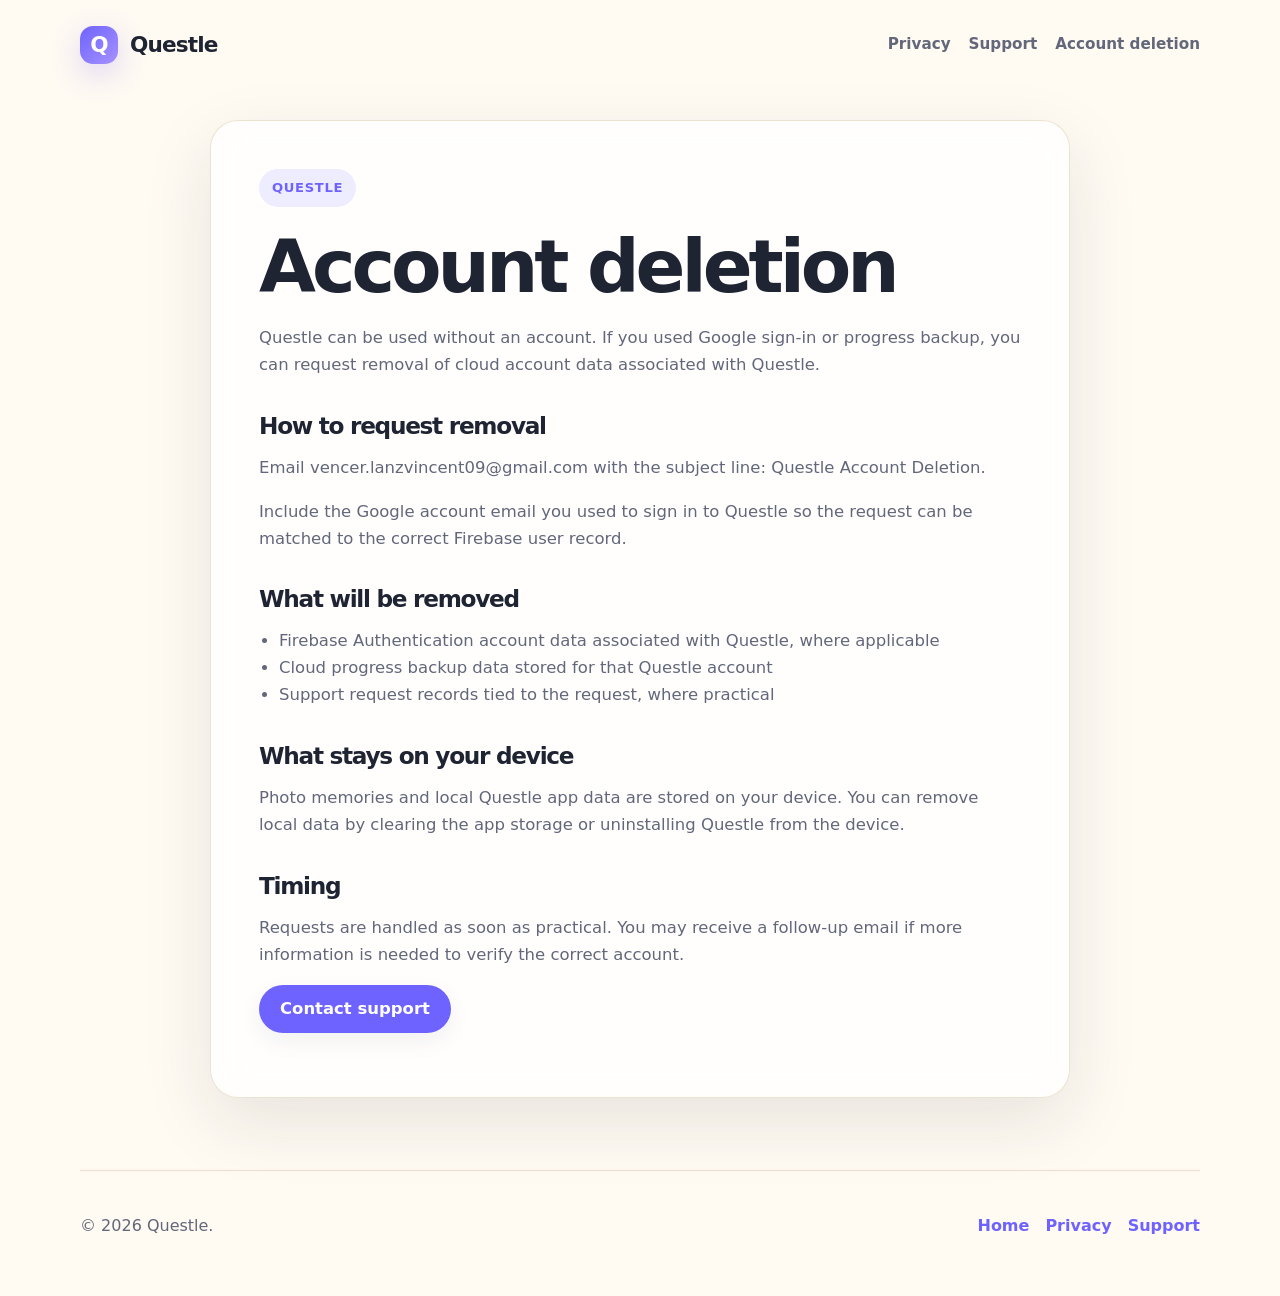
==== account-deletion/index.html @ ff57cf42 "Add Questle account deletion page" ====
<!doctype html>
<html lang="en">
<head><meta charset="utf-8"><meta name="viewport" content="width=device-width, initial-scale=1"><title>Account Deletion — Questle</title><link rel="canonical" href="https://questle.org/account-deletion/"><link rel="stylesheet" href="/assets/css/questle.css"></head>
<body class="simple-page">
<header class="site-header"><a class="brand" href="/"><span class="brand-mark">Q</span><span>Questle</span></a><nav class="nav-links"><a href="/privacy/">Privacy</a><a href="/support/">Support</a><a href="/account-deletion/">Account deletion</a></nav></header>
<main class="page-main"><article class="page-card"><span class="badge">Questle</span><h1>Account deletion</h1><p>Questle can be used without an account. If you used Google sign-in or progress backup, you can request removal of cloud account data associated with Questle.</p><h2>How to request removal</h2><p>Email vencer.lanzvincent09@gmail.com with the subject line: Questle Account Deletion.</p><p>Include the Google account email you used to sign in to Questle so the request can be matched to the correct Firebase user record.</p><h2>What will be removed</h2><ul><li>Firebase Authentication account data associated with Questle, where applicable</li><li>Cloud progress backup data stored for that Questle account</li><li>Support request records tied to the request, where practical</li></ul><h2>What stays on your device</h2><p>Photo memories and local Questle app data are stored on your device. You can remove local data by clearing the app storage or uninstalling Questle from the device.</p><h2>Timing</h2><p>Requests are handled as soon as practical. You may receive a follow-up email if more information is needed to verify the correct account.</p><p><a class="button primary" href="/support/">Contact support</a></p></article></main>
<footer class="footer"><div>&copy; 2026 Questle.</div><div class="footer-links"><a href="/">Home</a><a href="/privacy/">Privacy</a><a href="/support/">Support</a></div></footer>
</body></html>
---- assets/css/questle.css ----
:root {
  color-scheme: light;
  --bg: #fffaf2;
  --surface: #ffffff;
  --surface-soft: #f7efe3;
  --ink: #1f2433;
  --muted: #62677a;
  --line: #eadfce;
  --accent: #6f63ff;
  --accent-ink: #ffffff;
  --accent-soft: #eeecff;
  --green-soft: #e8f5ef;
  --shadow: 0 24px 70px rgba(31, 36, 51, 0.10);
  --radius: 28px;
}

* {
  box-sizing: border-box;
}

html {
  scroll-behavior: smooth;
}

body {
  margin: 0;
  background:
    radial-gradient(circle at 15% 10%, rgba(111, 99, 255, 0.13), transparent 34%),
    radial-gradient(circle at 90% 0%, rgba(255, 190, 122, 0.18), transparent 32%),
    var(--bg);
  color: var(--ink);
  font-family: Inter, ui-sans-serif, system-ui, -apple-system, BlinkMacSystemFont, "Segoe UI", sans-serif;
  line-height: 1.65;
}

body.simple-page {
  background: var(--bg);
}

a {
  color: var(--accent);
  font-weight: 700;
  text-decoration: none;
}

a:hover {
  text-decoration: underline;
}

.site-header {
  width: min(1120px, calc(100% - 40px));
  margin: 0 auto;
  padding: 26px 0;
  display: flex;
  align-items: center;
  justify-content: space-between;
  gap: 24px;
}

.brand {
  display: inline-flex;
  align-items: center;
  gap: 12px;
  color: var(--ink);
  font-weight: 900;
  letter-spacing: -0.04em;
  font-size: 1.35rem;
}

.brand-mark {
  width: 38px;
  height: 38px;
  border-radius: 13px;
  background: linear-gradient(135deg, var(--accent), #a692ff);
  color: white;
  display: inline-grid;
  place-items: center;
  font-weight: 900;
  box-shadow: 0 10px 30px rgba(111, 99, 255, 0.24);
}

.nav-links {
  display: flex;
  align-items: center;
  gap: 18px;
  flex-wrap: wrap;
}

.nav-links a {
  color: var(--muted);
  font-weight: 800;
  font-size: 0.95rem;
}

.hero {
  width: min(1120px, calc(100% - 40px));
  margin: 32px auto 0;
  padding: 72px 0 56px;
  display: grid;
  grid-template-columns: minmax(0, 1.05fr) minmax(300px, 0.95fr);
  gap: 48px;
  align-items: center;
}

.eyebrow,
.badge {
  display: inline-flex;
  align-items: center;
  gap: 8px;
  border-radius: 999px;
  padding: 8px 13px;
  background: var(--accent-soft);
  color: var(--accent);
  font-size: 0.82rem;
  font-weight: 900;
  letter-spacing: 0.05em;
  text-transform: uppercase;
}

h1,
h2,
h3 {
  line-height: 1.08;
  letter-spacing: -0.055em;
  color: var(--ink);
}

h1 {
  font-size: clamp(3rem, 8vw, 6.5rem);
  margin: 20px 0 18px;
}

h2 {
  font-size: clamp(2rem, 5vw, 3.3rem);
  margin: 0 0 16px;
}

h3 {
  font-size: 1.2rem;
  margin: 0 0 8px;
}

p,
li {
  color: var(--muted);
  font-size: 1.03rem;
}

.lede {
  font-size: clamp(1.12rem, 2vw, 1.35rem);
  max-width: 650px;
  margin: 0 0 28px;
}

.actions {
  display: flex;
  flex-wrap: wrap;
  gap: 12px;
  align-items: center;
  margin-top: 28px;
}

.button {
  display: inline-flex;
  align-items: center;
  justify-content: center;
  min-height: 48px;
  border-radius: 999px;
  padding: 0 20px;
  border: 1px solid var(--line);
  color: var(--ink);
  background: rgba(255, 255, 255, 0.72);
  font-weight: 900;
  box-shadow: 0 8px 24px rgba(31, 36, 51, 0.06);
}

.button.primary {
  border-color: transparent;
  background: var(--accent);
  color: var(--accent-ink);
}

.hero-card,
.card,
.page-card {
  background: rgba(255, 255, 255, 0.82);
  border: 1px solid rgba(234, 223, 206, 0.9);
  border-radius: var(--radius);
  box-shadow: var(--shadow);
  backdrop-filter: blur(18px);
}

.hero-card {
  padding: 24px;
}

.phone-shell {
  border-radius: 38px;
  border: 10px solid #25283a;
  background: #fffaf2;
  padding: 18px;
  min-height: 560px;
  box-shadow: 0 28px 80px rgba(31, 36, 51, 0.18);
}

.app-top {
  display: flex;
  justify-content: space-between;
  align-items: center;
  margin-bottom: 24px;
}

.app-pill {
  height: 12px;
  width: 74px;
  border-radius: 99px;
  background: #25283a;
  opacity: 0.22;
}

.quest-card {
  background: white;
  border: 1px solid var(--line);
  border-radius: 24px;
  padding: 18px;
  margin-bottom: 14px;
}

.quest-card.featured {
  background: linear-gradient(135deg, #6f63ff, #9d8cff);
  color: white;
  border: 0;
}

.quest-card.featured p,
.quest-card.featured h3 {
  color: white;
}

.stats-grid {
  display: grid;
  grid-template-columns: repeat(2, 1fr);
  gap: 12px;
}

.stat {
  background: var(--surface-soft);
  border-radius: 20px;
  padding: 14px;
}

.stat strong {
  display: block;
  color: var(--ink);
  font-size: 1.55rem;
  line-height: 1;
}

.section {
  width: min(1120px, calc(100% - 40px));
  margin: 0 auto;
  padding: 72px 0;
}

.section-header {
  max-width: 760px;
  margin-bottom: 28px;
}

.grid-3 {
  display: grid;
  grid-template-columns: repeat(3, 1fr);
  gap: 18px;
}

.card {
  padding: 24px;
}

.card-icon {
  width: 44px;
  height: 44px;
  border-radius: 16px;
  background: var(--accent-soft);
  color: var(--accent);
  display: inline-grid;
  place-items: center;
  font-weight: 900;
  margin-bottom: 16px;
}

.notice {
  background: var(--green-soft);
  border: 1px solid #cde8db;
  border-radius: 22px;
  padding: 18px;
  color: #2b654f;
}

.page-main {
  width: min(860px, calc(100% - 40px));
  margin: 30px auto 72px;
}

.page-card {
  padding: clamp(26px, 6vw, 48px);
}

.page-card h1 {
  font-size: clamp(2.4rem, 7vw, 4.6rem);
}

.page-card h2 {
  font-size: 1.45rem;
  margin-top: 34px;
}

.page-card ul {
  padding-left: 1.25rem;
}

.footer {
  width: min(1120px, calc(100% - 40px));
  margin: 0 auto;
  padding: 42px 0 56px;
  border-top: 1px solid var(--line);
  display: flex;
  justify-content: space-between;
  gap: 24px;
  flex-wrap: wrap;
  color: var(--muted);
}

.footer-links {
  display: flex;
  gap: 16px;
  flex-wrap: wrap;
}

@media (max-width: 860px) {
  .site-header {
    align-items: flex-start;
    flex-direction: column;
  }

  .hero {
    grid-template-columns: 1fr;
    padding-top: 32px;
  }

  .phone-shell {
    min-height: 440px;
  }

  .grid-3 {
    grid-template-columns: 1fr;
  }
}
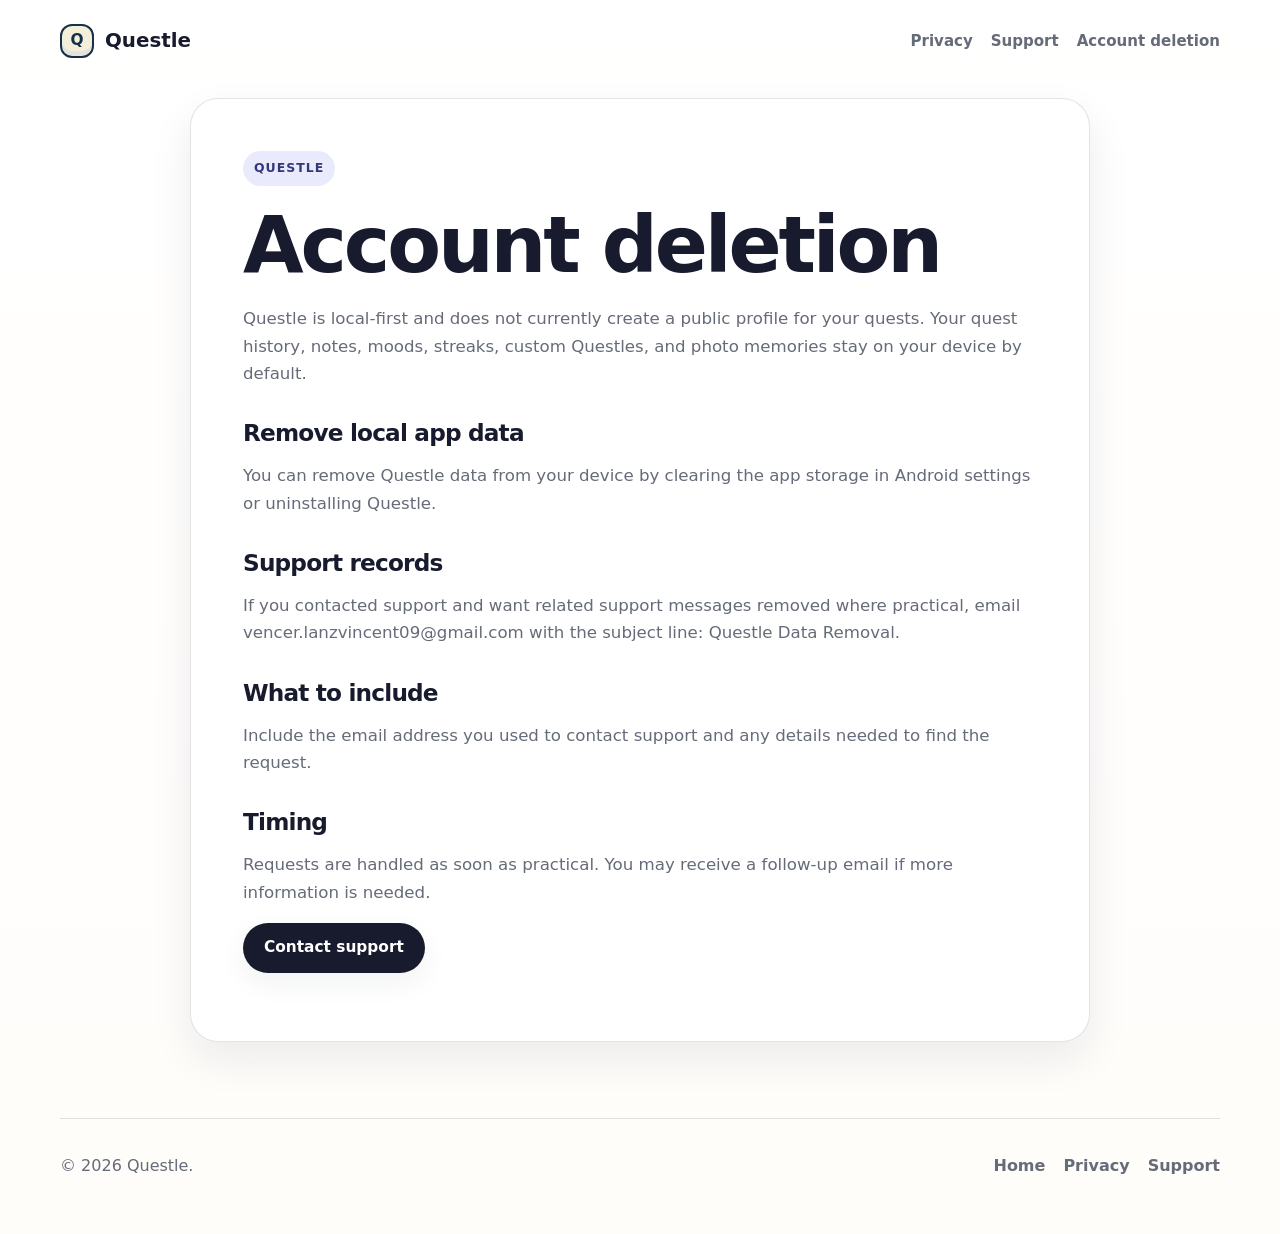
==== commit 79a6374d: "Refresh Questle landing page illustrations" ====
--- a/account-deletion/index.html
+++ b/account-deletion/index.html
@@ -1,8 +1,50 @@
 <!doctype html>
 <html lang="en">
-<head><meta charset="utf-8"><meta name="viewport" content="width=device-width, initial-scale=1"><title>Account Deletion — Questle</title><link rel="canonical" href="https://questle.org/account-deletion/"><link rel="stylesheet" href="/assets/css/questle.css"></head>
+<head>
+  <meta charset="utf-8">
+  <meta name="viewport" content="width=device-width, initial-scale=1">
+  <title>Account Deletion — Questle</title>
+  <link rel="canonical" href="https://questle.org/account-deletion/">
+  <link rel="stylesheet" href="/assets/css/questle.css">
+</head>
 <body class="simple-page">
-<header class="site-header"><a class="brand" href="/"><span class="brand-mark">Q</span><span>Questle</span></a><nav class="nav-links"><a href="/privacy/">Privacy</a><a href="/support/">Support</a><a href="/account-deletion/">Account deletion</a></nav></header>
-<main class="page-main"><article class="page-card"><span class="badge">Questle</span><h1>Account deletion</h1><p>Questle can be used without an account. If you used Google sign-in or progress backup, you can request removal of cloud account data associated with Questle.</p><h2>How to request removal</h2><p>Email vencer.lanzvincent09@gmail.com with the subject line: Questle Account Deletion.</p><p>Include the Google account email you used to sign in to Questle so the request can be matched to the correct Firebase user record.</p><h2>What will be removed</h2><ul><li>Firebase Authentication account data associated with Questle, where applicable</li><li>Cloud progress backup data stored for that Questle account</li><li>Support request records tied to the request, where practical</li></ul><h2>What stays on your device</h2><p>Photo memories and local Questle app data are stored on your device. You can remove local data by clearing the app storage or uninstalling Questle from the device.</p><h2>Timing</h2><p>Requests are handled as soon as practical. You may receive a follow-up email if more information is needed to verify the correct account.</p><p><a class="button primary" href="/support/">Contact support</a></p></article></main>
-<footer class="footer"><div>&copy; 2026 Questle.</div><div class="footer-links"><a href="/">Home</a><a href="/privacy/">Privacy</a><a href="/support/">Support</a></div></footer>
-</body></html>
+  <header class="site-header">
+    <a class="brand" href="/"><span class="brand-mark" aria-hidden="true">Q</span><span>Questle</span></a>
+    <nav class="nav-links">
+      <a href="/privacy/">Privacy</a>
+      <a href="/support/">Support</a>
+      <a href="/account-deletion/">Account deletion</a>
+    </nav>
+  </header>
+
+  <main class="page-main">
+    <article class="page-card">
+      <span class="badge">Questle</span>
+      <h1>Account deletion</h1>
+      <p>Questle is local-first and does not currently create a public profile for your quests. Your quest history, notes, moods, streaks, custom Questles, and photo memories stay on your device by default.</p>
+
+      <h2>Remove local app data</h2>
+      <p>You can remove Questle data from your device by clearing the app storage in Android settings or uninstalling Questle.</p>
+
+      <h2>Support records</h2>
+      <p>If you contacted support and want related support messages removed where practical, email vencer.lanzvincent09@gmail.com with the subject line: Questle Data Removal.</p>
+
+      <h2>What to include</h2>
+      <p>Include the email address you used to contact support and any details needed to find the request.</p>
+
+      <h2>Timing</h2>
+      <p>Requests are handled as soon as practical. You may receive a follow-up email if more information is needed.</p>
+      <p><a class="button primary" href="/support/">Contact support</a></p>
+    </article>
+  </main>
+
+  <footer class="footer">
+    <div>&copy; 2026 Questle.</div>
+    <div class="footer-links">
+      <a href="/">Home</a>
+      <a href="/privacy/">Privacy</a>
+      <a href="/support/">Support</a>
+    </div>
+  </footer>
+</body>
+</html>
--- a/assets/css/questle.css
+++ b/assets/css/questle.css
@@ -1,17 +1,22 @@
 :root {
   color-scheme: light;
-  --bg: #fffaf2;
+  --bg: #ffffff;
+  --bg-soft: #fffdfa;
   --surface: #ffffff;
-  --surface-soft: #f7efe3;
-  --ink: #1f2433;
-  --muted: #62677a;
-  --line: #eadfce;
-  --accent: #6f63ff;
-  --accent-ink: #ffffff;
-  --accent-soft: #eeecff;
-  --green-soft: #e8f5ef;
-  --shadow: 0 24px 70px rgba(31, 36, 51, 0.10);
-  --radius: 28px;
+  --surface-soft: #fbfaf7;
+  --ink: #171b2d;
+  --muted: #656b78;
+  --soft: #8b90a0;
+  --line: rgba(23, 27, 45, 0.12);
+  --line-soft: rgba(23, 27, 45, 0.08);
+  --primary: #6467d9;
+  --primary-soft: #e9eafb;
+  --primary-deep: #343779;
+  --accent-warm: #ffe9df;
+  --accent-green: #e8eee5;
+  --accent-blue: #e6eff6;
+  --shadow: 0 18px 42px rgba(23, 27, 45, 0.08);
+  --shadow-soft: 0 10px 28px rgba(23, 27, 45, 0.06);
 }
 
 * {
@@ -24,22 +29,21 @@
 
 body {
   margin: 0;
-  background:
-    radial-gradient(circle at 15% 10%, rgba(111, 99, 255, 0.13), transparent 34%),
-    radial-gradient(circle at 90% 0%, rgba(255, 190, 122, 0.18), transparent 32%),
-    var(--bg);
+  min-height: 100vh;
+  background: var(--bg);
   color: var(--ink);
   font-family: Inter, ui-sans-serif, system-ui, -apple-system, BlinkMacSystemFont, "Segoe UI", sans-serif;
   line-height: 1.65;
+  text-rendering: optimizeLegibility;
 }
 
 body.simple-page {
-  background: var(--bg);
+  background: linear-gradient(180deg, var(--bg) 0%, var(--bg-soft) 100%);
 }
 
 a {
-  color: var(--accent);
-  font-weight: 700;
+  color: var(--primary);
+  font-weight: 800;
   text-decoration: none;
 }
 
@@ -47,10 +51,22 @@
   text-decoration: underline;
 }
 
+img,
+svg {
+  display: block;
+  max-width: 100%;
+}
+
+.site-header,
+.hero,
+.section,
+.footer {
+  width: min(1160px, calc(100% - 40px));
+  margin-inline: auto;
+}
+
 .site-header {
-  width: min(1120px, calc(100% - 40px));
-  margin: 0 auto;
-  padding: 26px 0;
+  padding: 24px 0 10px;
   display: flex;
   align-items: center;
   justify-content: space-between;
@@ -60,23 +76,28 @@
 .brand {
   display: inline-flex;
   align-items: center;
-  gap: 12px;
+  gap: 11px;
   color: var(--ink);
+  font-size: 1.24rem;
   font-weight: 900;
-  letter-spacing: -0.04em;
-  font-size: 1.35rem;
+}
+
+.brand:hover {
+  text-decoration: none;
 }
 
 .brand-mark {
-  width: 38px;
-  height: 38px;
-  border-radius: 13px;
-  background: linear-gradient(135deg, var(--accent), #a692ff);
-  color: white;
+  width: 34px;
+  height: 34px;
   display: inline-grid;
   place-items: center;
-  font-weight: 900;
-  box-shadow: 0 10px 30px rgba(111, 99, 255, 0.24);
+  border: 2px solid #17304a;
+  border-radius: 12px;
+  background: #f3efd9;
+  color: #17304a;
+  font-size: 0.96rem;
+  line-height: 1;
+  box-shadow: inset 0 -5px 0 rgba(100, 103, 217, 0.09);
 }
 
 .nav-links {
@@ -88,68 +109,75 @@
 
 .nav-links a {
   color: var(--muted);
+  font-size: 0.94rem;
   font-weight: 800;
-  font-size: 0.95rem;
+}
+
+.nav-links .nav-pill {
+  color: var(--ink);
+  background: var(--surface);
+  border: 1px solid var(--line);
+  padding: 8px 13px;
+  border-radius: 999px;
+  box-shadow: var(--shadow-soft);
 }
 
 .hero {
-  width: min(1120px, calc(100% - 40px));
-  margin: 32px auto 0;
-  padding: 72px 0 56px;
+  min-height: auto;
+  padding: clamp(34px, 5vw, 62px) 0 clamp(12px, 2vw, 20px);
   display: grid;
-  grid-template-columns: minmax(0, 1.05fr) minmax(300px, 0.95fr);
-  gap: 48px;
-  align-items: center;
-}
-
-.eyebrow,
-.badge {
-  display: inline-flex;
-  align-items: center;
-  gap: 8px;
-  border-radius: 999px;
-  padding: 8px 13px;
-  background: var(--accent-soft);
-  color: var(--accent);
-  font-size: 0.82rem;
-  font-weight: 900;
-  letter-spacing: 0.05em;
-  text-transform: uppercase;
+  grid-template-columns: minmax(0, 0.82fr) minmax(340px, 1.18fr);
+  gap: clamp(32px, 5vw, 72px);
+  align-items: center;
+}
+
+.hero-copy {
+  max-width: 590px;
 }
 
 h1,
 h2,
 h3 {
-  line-height: 1.08;
-  letter-spacing: -0.055em;
   color: var(--ink);
+  letter-spacing: -0.04em;
+  line-height: 1.04;
+  font-weight: 900;
 }
 
 h1 {
-  font-size: clamp(3rem, 8vw, 6.5rem);
-  margin: 20px 0 18px;
+  font-size: clamp(3.1rem, 6.3vw, 5.9rem);
+  margin: 0 0 20px;
+  max-width: 700px;
 }
 
 h2 {
-  font-size: clamp(2rem, 5vw, 3.3rem);
-  margin: 0 0 16px;
+  font-size: clamp(2rem, 4vw, 3.3rem);
+  margin: 0 0 14px;
 }
 
 h3 {
-  font-size: 1.2rem;
-  margin: 0 0 8px;
+  font-size: 1.16rem;
+  margin: 0 0 7px;
 }
 
 p,
 li {
   color: var(--muted);
-  font-size: 1.03rem;
+  font-size: 1.04rem;
 }
 
 .lede {
-  font-size: clamp(1.12rem, 2vw, 1.35rem);
-  max-width: 650px;
-  margin: 0 0 28px;
+  max-width: 560px;
+  margin: 0;
+  color: var(--muted);
+  font-size: clamp(1.13rem, 1.65vw, 1.32rem);
+  line-height: 1.62;
+}
+
+.microcopy {
+  margin: 16px 0 0;
+  color: var(--soft);
+  font-size: 0.95rem;
 }
 
 .actions {
@@ -157,162 +185,201 @@
   flex-wrap: wrap;
   gap: 12px;
   align-items: center;
-  margin-top: 28px;
+  margin-top: 30px;
 }
 
 .button {
   display: inline-flex;
+  min-height: 50px;
   align-items: center;
   justify-content: center;
-  min-height: 48px;
+  gap: 10px;
+  border: 1px solid var(--line);
   border-radius: 999px;
   padding: 0 20px;
-  border: 1px solid var(--line);
   color: var(--ink);
-  background: rgba(255, 255, 255, 0.72);
+  background: var(--surface);
+  font-size: 0.96rem;
   font-weight: 900;
-  box-shadow: 0 8px 24px rgba(31, 36, 51, 0.06);
+  box-shadow: var(--shadow-soft);
+  transition: transform 160ms ease, box-shadow 160ms ease, border-color 160ms ease;
+}
+
+.button:hover {
+  transform: translateY(-1px);
+  text-decoration: none;
+  box-shadow: var(--shadow);
 }
 
 .button.primary {
+  background: var(--ink);
+  color: #ffffff;
   border-color: transparent;
-  background: var(--accent);
-  color: var(--accent-ink);
-}
-
-.hero-card,
-.card,
-.page-card {
-  background: rgba(255, 255, 255, 0.82);
-  border: 1px solid rgba(234, 223, 206, 0.9);
-  border-radius: var(--radius);
+}
+
+.play-mark {
+  width: 0;
+  height: 0;
+  border-top: 8px solid transparent;
+  border-bottom: 8px solid transparent;
+  border-left: 14px solid currentColor;
+}
+
+.hero-drawing {
+  margin: 0;
+  padding: clamp(10px, 1.6vw, 16px);
+  display: grid;
+  place-items: center;
+  border: 1px solid var(--line-soft);
+  border-radius: 28px;
+  background: var(--surface);
   box-shadow: var(--shadow);
-  backdrop-filter: blur(18px);
-}
-
-.hero-card {
-  padding: 24px;
-}
-
-.phone-shell {
-  border-radius: 38px;
-  border: 10px solid #25283a;
-  background: #fffaf2;
-  padding: 18px;
-  min-height: 560px;
-  box-shadow: 0 28px 80px rgba(31, 36, 51, 0.18);
-}
-
-.app-top {
+}
+
+.hero-drawing img {
+  width: min(100%, 720px);
+  height: auto;
+  border-radius: 20px;
+}
+
+.section {
+  padding: clamp(58px, 8vw, 94px) 0;
+}
+
+.steps-section {
+  display: grid;
+  grid-template-columns: repeat(3, minmax(0, 1fr));
+  gap: clamp(16px, 2.2vw, 24px);
+  border-top: 1px solid var(--line);
+}
+
+.step-card {
+  min-height: 390px;
+  padding: 26px 24px 28px;
   display: flex;
-  justify-content: space-between;
-  align-items: center;
-  margin-bottom: 24px;
-}
-
-.app-pill {
-  height: 12px;
-  width: 74px;
-  border-radius: 99px;
-  background: #25283a;
-  opacity: 0.22;
-}
-
-.quest-card {
-  background: white;
+  flex-direction: column;
+  align-items: flex-start;
   border: 1px solid var(--line);
   border-radius: 24px;
-  padding: 18px;
-  margin-bottom: 14px;
-}
-
-.quest-card.featured {
-  background: linear-gradient(135deg, #6f63ff, #9d8cff);
-  color: white;
-  border: 0;
-}
-
-.quest-card.featured p,
-.quest-card.featured h3 {
-  color: white;
-}
-
-.stats-grid {
-  display: grid;
-  grid-template-columns: repeat(2, 1fr);
-  gap: 12px;
-}
-
-.stat {
-  background: var(--surface-soft);
-  border-radius: 20px;
-  padding: 14px;
-}
-
-.stat strong {
-  display: block;
-  color: var(--ink);
-  font-size: 1.55rem;
-  line-height: 1;
-}
-
-.section {
-  width: min(1120px, calc(100% - 40px));
-  margin: 0 auto;
-  padding: 72px 0;
-}
-
-.section-header {
-  max-width: 760px;
-  margin-bottom: 28px;
-}
-
-.grid-3 {
-  display: grid;
-  grid-template-columns: repeat(3, 1fr);
-  gap: 18px;
-}
-
-.card {
-  padding: 24px;
-}
-
-.card-icon {
-  width: 44px;
-  height: 44px;
-  border-radius: 16px;
-  background: var(--accent-soft);
-  color: var(--accent);
+  background: rgba(255, 255, 255, 0.9);
+  box-shadow: var(--shadow-soft);
+}
+
+.number-chip {
+  width: 40px;
+  height: 40px;
   display: inline-grid;
   place-items: center;
+  border-radius: 14px;
+  background: var(--primary-soft);
+  color: var(--primary-deep);
+  font-size: 1rem;
   font-weight: 900;
-  margin-bottom: 16px;
-}
-
-.notice {
-  background: var(--green-soft);
-  border: 1px solid #cde8db;
-  border-radius: 22px;
-  padding: 18px;
-  color: #2b654f;
+  margin-bottom: 18px;
+}
+
+.step-card:nth-child(2) .number-chip {
+  background: var(--accent-warm);
+  color: #914b38;
+}
+
+.step-card:nth-child(3) .number-chip {
+  background: var(--accent-green);
+  color: #4b6048;
+}
+
+.step-art {
+  width: 100%;
+  min-height: 174px;
+  display: grid;
+  place-items: center;
+  margin: 0 0 20px;
+}
+
+.step-art img {
+  width: min(100%, 250px);
+  height: auto;
+}
+
+.route-art img {
+  width: min(100%, 280px);
+}
+
+.step-card h2 {
+  font-size: clamp(1.35rem, 2vw, 1.78rem);
+  margin-bottom: 8px;
+  letter-spacing: -0.035em;
+}
+
+.step-card p {
+  margin: 0;
+  max-width: 300px;
+}
+
+.privacy-band {
+  width: min(1000px, calc(100% - 40px));
+  margin-top: clamp(10px, 3vw, 28px);
+  margin-bottom: clamp(34px, 5vw, 64px);
+  padding: clamp(28px, 4vw, 44px);
+  display: grid;
+  grid-template-columns: minmax(0, 1fr) minmax(240px, 0.62fr);
+  align-items: center;
+  gap: 30px;
+  border: 1px solid var(--line);
+  border-radius: 28px;
+  background: linear-gradient(135deg, var(--accent-green), #ffffff 64%, var(--accent-blue));
+  box-shadow: var(--shadow-soft);
+}
+
+.privacy-copy p {
+  max-width: 620px;
+  margin: 0;
+}
+
+.privacy-art {
+  margin: 0;
+}
+
+.privacy-art img {
+  width: min(100%, 330px);
+  height: auto;
+  margin-left: auto;
 }
 
 .page-main {
-  width: min(860px, calc(100% - 40px));
-  margin: 30px auto 72px;
+  width: min(900px, calc(100% - 40px));
+  margin: 30px auto 76px;
 }
 
 .page-card {
-  padding: clamp(26px, 6vw, 48px);
+  padding: clamp(28px, 6vw, 52px);
+  background: var(--surface);
+  border: 1px solid var(--line);
+  border-radius: 28px;
+  box-shadow: var(--shadow);
+}
+
+.badge {
+  display: inline-flex;
+  margin-bottom: 18px;
+  padding: 7px 11px;
+  border-radius: 999px;
+  background: var(--primary-soft);
+  color: var(--primary-deep);
+  font-size: 0.78rem;
+  font-weight: 900;
+  letter-spacing: 0.08em;
+  text-transform: uppercase;
 }
 
 .page-card h1 {
-  font-size: clamp(2.4rem, 7vw, 4.6rem);
+  font-size: clamp(2.5rem, 7vw, 4.9rem);
 }
 
 .page-card h2 {
   font-size: 1.45rem;
   margin-top: 34px;
+  letter-spacing: -0.035em;
 }
 
 .page-card ul {
@@ -320,12 +387,11 @@
 }
 
 .footer {
-  width: min(1120px, calc(100% - 40px));
-  margin: 0 auto;
-  padding: 42px 0 56px;
+  padding: 34px 0 54px;
   border-top: 1px solid var(--line);
   display: flex;
   justify-content: space-between;
+  align-items: center;
   gap: 24px;
   flex-wrap: wrap;
   color: var(--muted);
@@ -333,26 +399,107 @@
 
 .footer-links {
   display: flex;
-  gap: 16px;
+  gap: 18px;
+  align-items: center;
   flex-wrap: wrap;
 }
 
-@media (max-width: 860px) {
+.footer-links span {
+  width: 1px;
+  height: 18px;
+  background: var(--line);
+}
+
+.footer-links a {
+  color: var(--muted);
+}
+
+@media (max-width: 980px) {
   .site-header {
     align-items: flex-start;
     flex-direction: column;
   }
 
   .hero {
+    min-height: auto;
     grid-template-columns: 1fr;
-    padding-top: 32px;
-  }
-
-  .phone-shell {
-    min-height: 440px;
-  }
-
-  .grid-3 {
+    padding-top: 44px;
+  }
+
+  .hero-drawing img {
+    width: min(100%, 760px);
+  }
+
+  .steps-section {
     grid-template-columns: 1fr;
   }
-}
+
+  .step-card {
+    min-height: auto;
+  }
+
+  .step-art {
+    min-height: 132px;
+    justify-items: start;
+  }
+
+  .privacy-band {
+    grid-template-columns: 1fr;
+  }
+
+  .privacy-art img {
+    margin-left: 0;
+  }
+}
+
+@media (max-width: 620px) {
+  .site-header,
+  .hero,
+  .section,
+  .footer,
+  .page-main,
+  .privacy-band {
+    width: min(100% - 28px, 1160px);
+  }
+
+  .nav-links {
+    gap: 12px;
+  }
+
+  .nav-links a {
+    font-size: 0.9rem;
+  }
+
+  h1 {
+    font-size: clamp(2.65rem, 12vw, 4.1rem);
+  }
+
+  .actions .button {
+    width: 100%;
+  }
+
+  .hero {
+    padding-top: 36px;
+  }
+
+  .hero-drawing {
+    border-radius: 22px;
+  }
+
+  .step-art img {
+    width: min(100%, 230px);
+  }
+
+  .privacy-art img {
+    width: min(100%, 300px);
+  }
+
+  .footer {
+    align-items: flex-start;
+    flex-direction: column;
+  }
+
+  .footer-links {
+    gap: 12px;
+  }
+}
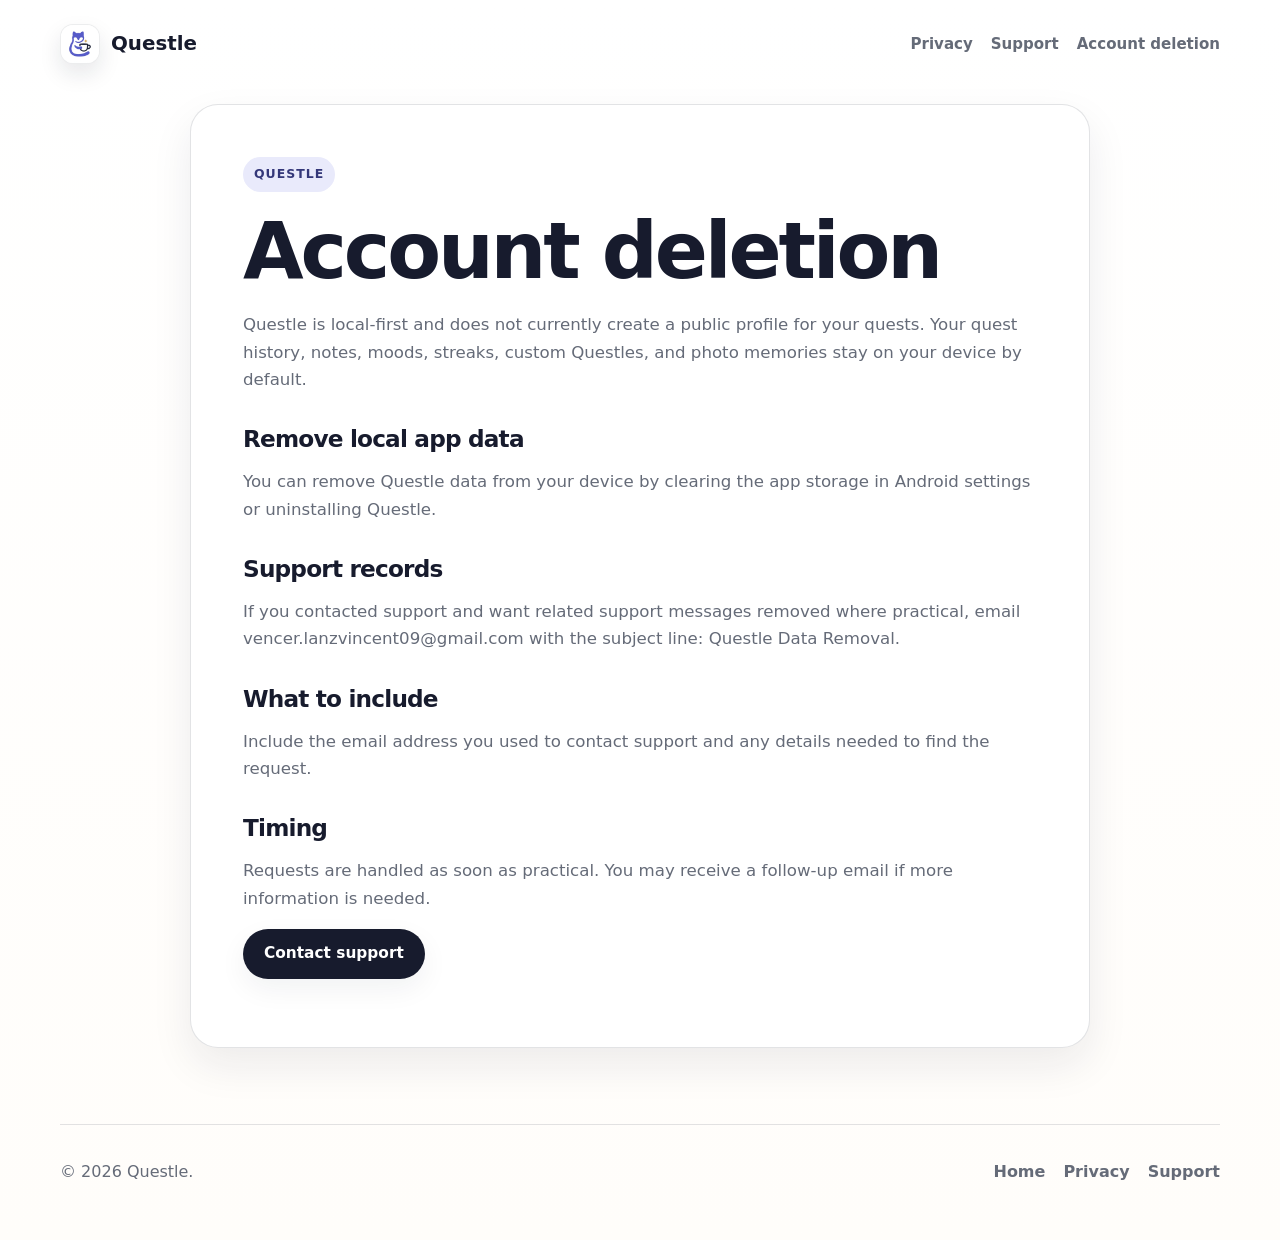
==== commit 4453aef2: "Use app logo and add Questle page motion" ====
--- a/account-deletion/index.html
+++ b/account-deletion/index.html
@@ -5,11 +5,13 @@
   <meta name="viewport" content="width=device-width, initial-scale=1">
   <title>Account Deletion — Questle</title>
   <link rel="canonical" href="https://questle.org/account-deletion/">
+  <link rel="icon" href="/favicon.ico" sizes="any">
+  <link rel="apple-touch-icon" href="/apple-touch-icon.png">
   <link rel="stylesheet" href="/assets/css/questle.css">
 </head>
 <body class="simple-page">
   <header class="site-header">
-    <a class="brand" href="/"><span class="brand-mark" aria-hidden="true">Q</span><span>Questle</span></a>
+    <a class="brand" href="/"><img class="app-icon" src="/assets/brand/questle-app-icon.webp" width="40" height="40" alt="" aria-hidden="true" decoding="async"><span>Questle</span></a>
     <nav class="nav-links">
       <a href="/privacy/">Privacy</a>
       <a href="/support/">Support</a>
--- a/assets/css/questle.css
+++ b/assets/css/questle.css
@@ -86,18 +86,21 @@
   text-decoration: none;
 }
 
-.brand-mark {
-  width: 34px;
-  height: 34px;
-  display: inline-grid;
-  place-items: center;
-  border: 2px solid #17304a;
-  border-radius: 12px;
-  background: #f3efd9;
-  color: #17304a;
-  font-size: 0.96rem;
-  line-height: 1;
-  box-shadow: inset 0 -5px 0 rgba(100, 103, 217, 0.09);
+.app-icon {
+  width: 40px;
+  height: 40px;
+  flex: 0 0 auto;
+  border: 1px solid rgba(23, 27, 45, 0.08);
+  border-radius: 13px;
+  background: #ffffff;
+  box-shadow: 0 10px 22px rgba(23, 27, 45, 0.1);
+  object-fit: cover;
+  transition: transform 180ms ease, box-shadow 180ms ease;
+}
+
+.brand:hover .app-icon {
+  transform: translateY(-1px) rotate(-2deg);
+  box-shadow: 0 13px 28px rgba(23, 27, 45, 0.13);
 }
 
 .nav-links {
@@ -217,15 +220,18 @@
   border-color: transparent;
 }
 
-.play-mark {
-  width: 0;
-  height: 0;
-  border-top: 8px solid transparent;
-  border-bottom: 8px solid transparent;
-  border-left: 14px solid currentColor;
+.play-logo {
+  width: 23px;
+  height: 23px;
+  flex: 0 0 auto;
+  object-fit: contain;
 }
 
 .hero-drawing {
+  --tilt-x: 0deg;
+  --tilt-y: 0deg;
+  --float-x: 0px;
+  --float-y: 0px;
   margin: 0;
   padding: clamp(10px, 1.6vw, 16px);
   display: grid;
@@ -234,12 +240,22 @@
   border-radius: 28px;
   background: var(--surface);
   box-shadow: var(--shadow);
+  transform: translate3d(var(--float-x), var(--float-y), 0) rotateX(var(--tilt-y)) rotateY(var(--tilt-x));
+  transform-style: preserve-3d;
+  transition: transform 180ms ease, box-shadow 180ms ease, border-color 180ms ease;
+  will-change: transform;
+}
+
+.hero-drawing:hover {
+  border-color: rgba(100, 103, 217, 0.22);
+  box-shadow: 0 24px 52px rgba(23, 27, 45, 0.11);
 }
 
 .hero-drawing img {
   width: min(100%, 720px);
   height: auto;
   border-radius: 20px;
+  transform: translateZ(12px);
 }
 
 .section {
@@ -263,6 +279,20 @@
   border-radius: 24px;
   background: rgba(255, 255, 255, 0.9);
   box-shadow: var(--shadow-soft);
+  cursor: pointer;
+  transition: opacity 520ms ease, transform 520ms cubic-bezier(0.2, 0.75, 0.2, 1), border-color 180ms ease, box-shadow 180ms ease;
+}
+
+.step-card:hover,
+.step-card:focus-visible {
+  border-color: rgba(100, 103, 217, 0.24);
+  box-shadow: var(--shadow);
+  transform: translateY(-4px);
+}
+
+.step-card:focus-visible {
+  outline: 3px solid rgba(100, 103, 217, 0.22);
+  outline-offset: 4px;
 }
 
 .number-chip {
@@ -276,6 +306,7 @@
   font-size: 1rem;
   font-weight: 900;
   margin-bottom: 18px;
+  transition: transform 220ms ease, background 220ms ease;
 }
 
 .step-card:nth-child(2) .number-chip {
@@ -299,6 +330,7 @@
 .step-art img {
   width: min(100%, 250px);
   height: auto;
+  transition: transform 520ms cubic-bezier(0.2, 0.75, 0.2, 1);
 }
 
 .route-art img {
@@ -314,6 +346,14 @@
 .step-card p {
   margin: 0;
   max-width: 300px;
+}
+
+.step-card.is-active .number-chip {
+  transform: scale(1.1) rotate(-4deg);
+}
+
+.step-card.is-active .step-art img {
+  transform: translateY(-6px) rotate(-2deg) scale(1.04);
 }
 
 .privacy-band {
@@ -344,6 +384,55 @@
   width: min(100%, 330px);
   height: auto;
   margin-left: auto;
+}
+
+body.js-enabled .hero-copy > * {
+  opacity: 0;
+  transform: translateY(12px);
+}
+
+body.js-enabled.is-ready .hero-copy > * {
+  opacity: 1;
+  transform: translateY(0);
+  transition: opacity 540ms ease, transform 540ms cubic-bezier(0.2, 0.75, 0.2, 1);
+}
+
+body.js-enabled.is-ready .hero-copy > *:nth-child(2) {
+  transition-delay: 70ms;
+}
+
+body.js-enabled.is-ready .hero-copy > *:nth-child(3) {
+  transition-delay: 140ms;
+}
+
+body.js-enabled.is-ready .hero-copy > *:nth-child(4) {
+  transition-delay: 210ms;
+}
+
+body.js-enabled .step-card {
+  opacity: 0;
+  transform: translateY(18px);
+}
+
+body.js-enabled .step-card.is-visible {
+  opacity: 1;
+  transform: translateY(0);
+}
+
+body.js-enabled .step-card.is-visible:hover,
+body.js-enabled .step-card.is-visible:focus-visible {
+  transform: translateY(-4px);
+}
+
+@keyframes privacy-float {
+  0%,
+  100% {
+    transform: translateY(0) rotate(0deg);
+  }
+
+  50% {
+    transform: translateY(-8px) rotate(1.2deg);
+  }
 }
 
 .page-main {
@@ -452,6 +541,35 @@
   }
 }
 
+@media (prefers-reduced-motion: no-preference) {
+  body.is-ready .privacy-art img {
+    animation: privacy-float 6.5s ease-in-out infinite;
+  }
+}
+
+@media (prefers-reduced-motion: reduce) {
+  html {
+    scroll-behavior: auto;
+  }
+
+  *,
+  *::before,
+  *::after {
+    animation-duration: 0.001ms !important;
+    animation-iteration-count: 1 !important;
+    scroll-behavior: auto !important;
+    transition-duration: 0.001ms !important;
+  }
+
+  .hero-drawing,
+  .hero-drawing img,
+  .step-card,
+  .step-art img,
+  .number-chip {
+    transform: none !important;
+  }
+}
+
 @media (max-width: 620px) {
   .site-header,
   .hero,
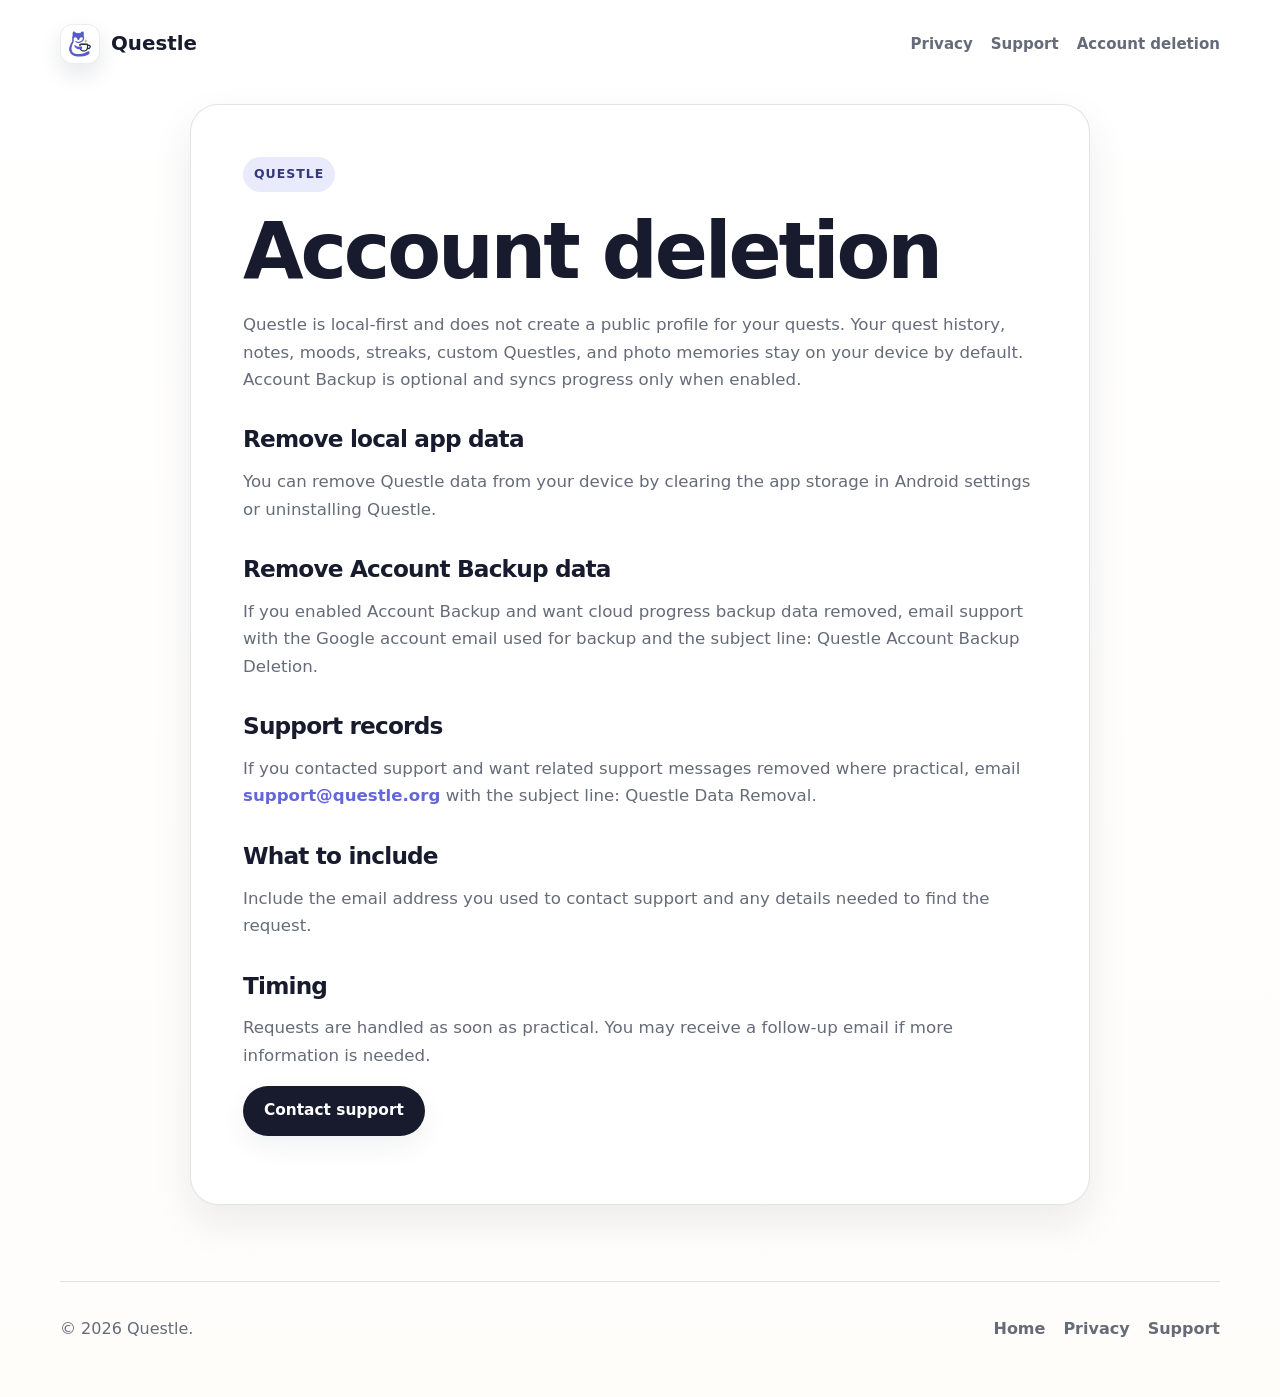
==== commit 5681a840: "Refresh Questle Play assets and site" ====
--- a/account-deletion/index.html
+++ b/account-deletion/index.html
@@ -23,13 +23,16 @@
     <article class="page-card">
       <span class="badge">Questle</span>
       <h1>Account deletion</h1>
-      <p>Questle is local-first and does not currently create a public profile for your quests. Your quest history, notes, moods, streaks, custom Questles, and photo memories stay on your device by default.</p>
+      <p>Questle is local-first and does not create a public profile for your quests. Your quest history, notes, moods, streaks, custom Questles, and photo memories stay on your device by default. Account Backup is optional and syncs progress only when enabled.</p>
 
       <h2>Remove local app data</h2>
       <p>You can remove Questle data from your device by clearing the app storage in Android settings or uninstalling Questle.</p>
 
+      <h2>Remove Account Backup data</h2>
+      <p>If you enabled Account Backup and want cloud progress backup data removed, email support with the Google account email used for backup and the subject line: Questle Account Backup Deletion.</p>
+
       <h2>Support records</h2>
-      <p>If you contacted support and want related support messages removed where practical, email vencer.lanzvincent09@gmail.com with the subject line: Questle Data Removal.</p>
+      <p>If you contacted support and want related support messages removed where practical, email <a href="mailto:support@questle.org">support@questle.org</a> with the subject line: Questle Data Removal.</p>
 
       <h2>What to include</h2>
       <p>Include the email address you used to contact support and any details needed to find the request.</p>
--- a/assets/css/questle.css
+++ b/assets/css/questle.css
@@ -269,6 +269,81 @@
   border-top: 1px solid var(--line);
 }
 
+.screenshot-section {
+  border-top: 1px solid var(--line);
+}
+
+.section-heading {
+  max-width: 760px;
+  margin-bottom: 28px;
+}
+
+.section-heading p {
+  margin: 0;
+  max-width: 680px;
+}
+
+.screenshot-grid,
+.asset-grid {
+  display: grid;
+  grid-template-columns: repeat(3, minmax(0, 1fr));
+  gap: clamp(16px, 2vw, 24px);
+}
+
+.screenshot-card,
+.asset-card {
+  border: 1px solid var(--line);
+  border-radius: 24px;
+  background: var(--surface);
+  box-shadow: var(--shadow-soft);
+  overflow: hidden;
+}
+
+.screenshot-card {
+  padding: 14px;
+}
+
+.screenshot-card img {
+  width: 100%;
+  border-radius: 18px;
+  border: 1px solid var(--line-soft);
+}
+
+.screenshot-card h3,
+.asset-card h2 {
+  margin: 16px 8px 6px;
+  letter-spacing: -0.035em;
+}
+
+.screenshot-card p,
+.asset-card p {
+  margin: 0 8px 14px;
+}
+
+.asset-card {
+  padding: 14px;
+}
+
+.asset-card img {
+  width: 100%;
+  max-height: 420px;
+  object-fit: contain;
+  border: 1px solid var(--line-soft);
+  border-radius: 18px;
+  background: var(--bg-soft);
+}
+
+.asset-card .button {
+  margin: 12px 8px 4px;
+}
+
+.download-strip {
+  display: flex;
+  gap: 12px;
+  flex-wrap: wrap;
+  margin: 24px 0 34px;
+}
+
 .step-card {
   min-height: 390px;
   padding: 26px 24px 28px;
@@ -523,6 +598,11 @@
     grid-template-columns: 1fr;
   }
 
+  .screenshot-grid,
+  .asset-grid {
+    grid-template-columns: 1fr;
+  }
+
   .step-card {
     min-height: auto;
   }
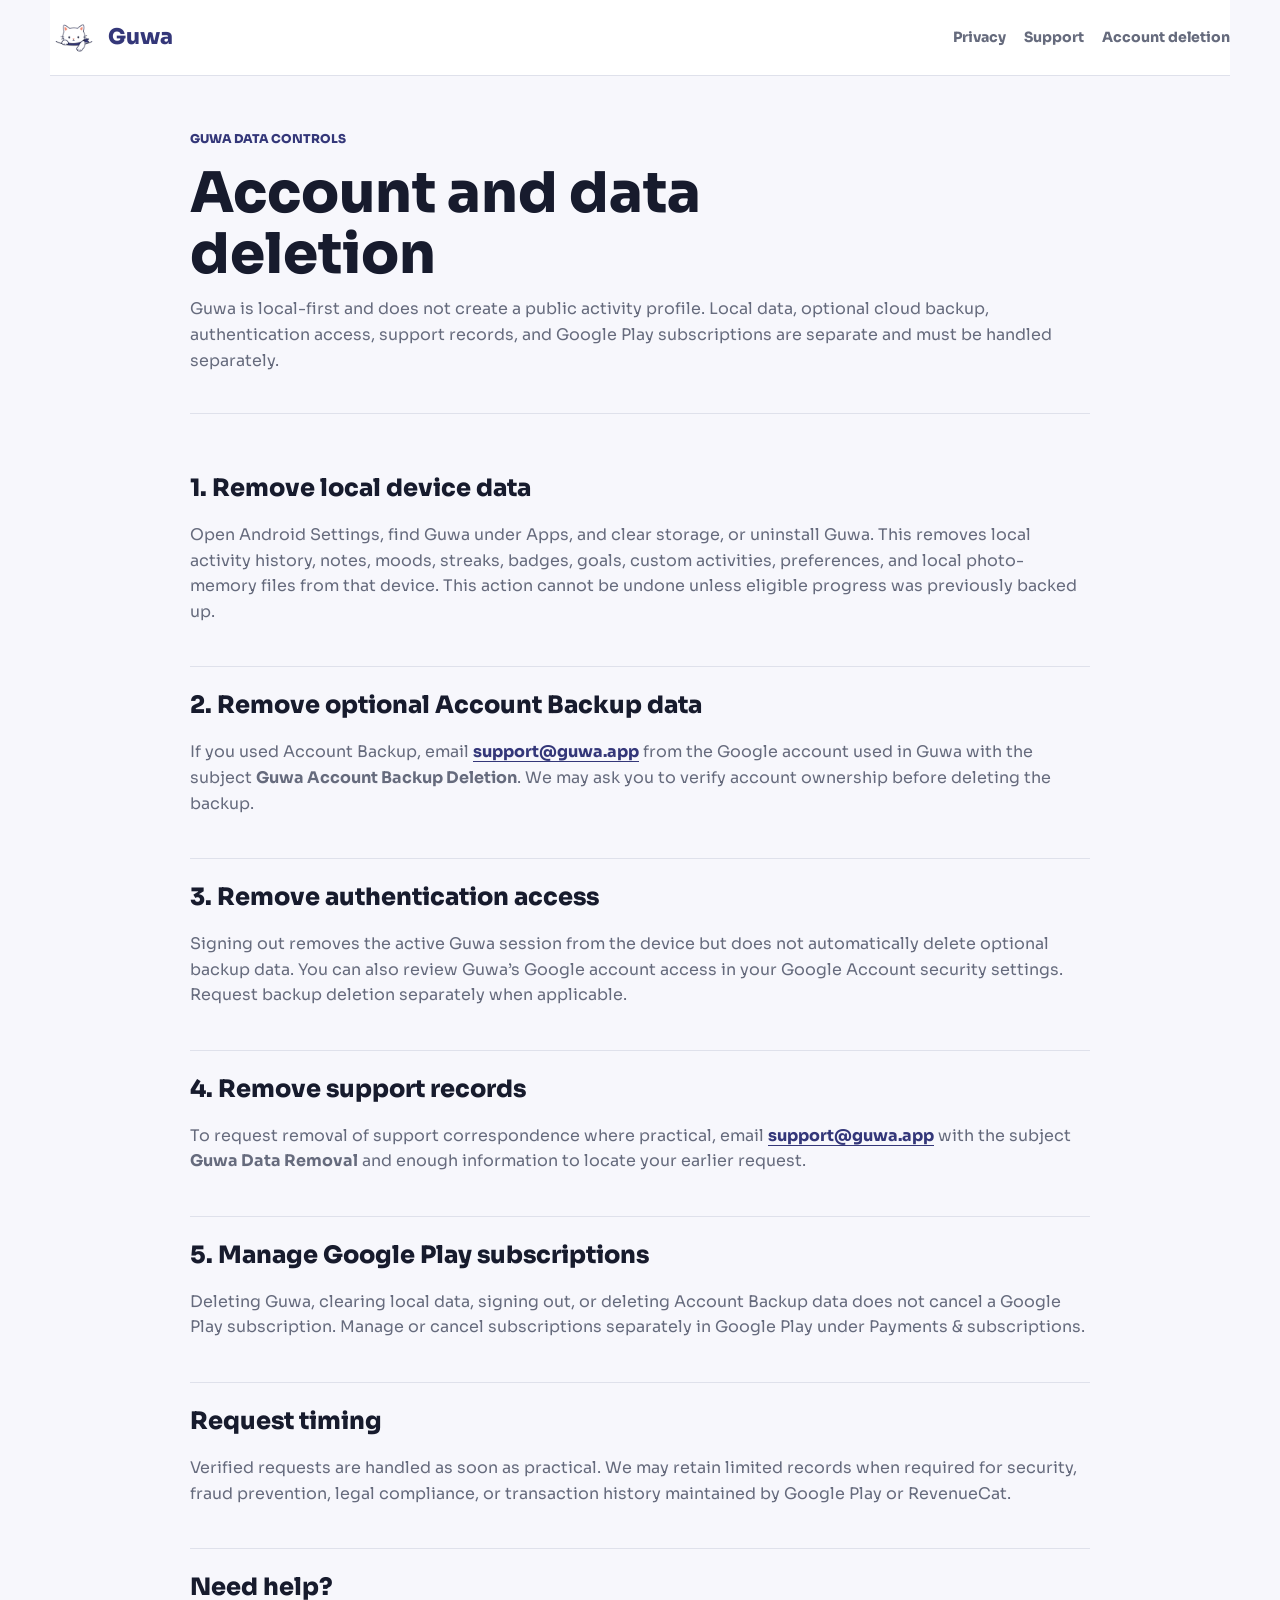
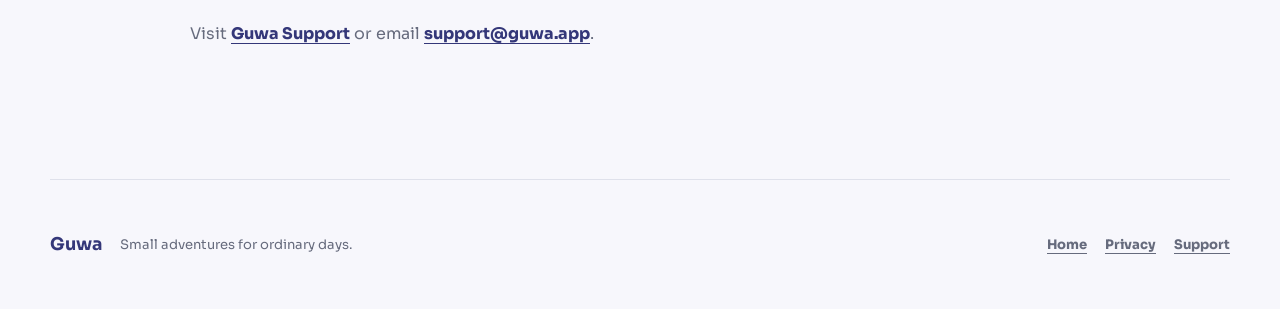
==== commit 2c29c0bf: "feat: update Guwa privacy support and deletion pages" ====
--- a/account-deletion/index.html
+++ b/account-deletion/index.html
@@ -1,55 +1,28 @@
-<!doctype html>
+<!DOCTYPE html>
 <html lang="en">
 <head>
   <meta charset="utf-8">
   <meta name="viewport" content="width=device-width, initial-scale=1">
-  <title>Account Deletion — Questle</title>
-  <link rel="canonical" href="https://questle.org/account-deletion/">
-  <link rel="icon" href="/favicon.ico" sizes="any">
-  <link rel="apple-touch-icon" href="/apple-touch-icon.png">
-  <link rel="stylesheet" href="/assets/css/questle.css">
+  <title>Account and Data Deletion - Guwa</title>
+  <meta name="description" content="Instructions for removing Guwa local data, optional Account Backup data, authentication access, support records, and managing Google Play subscriptions.">
+  <meta property="og:title" content="Account and Data Deletion - Guwa"><meta property="og:description" content="How to remove local Guwa data and request deletion of optional backup information."><meta property="og:type" content="website"><meta property="og:url" content="https://guwa.app/account-deletion/"><meta property="og:image" content="https://guwa.app/assets/brand/guwa-feature-graphic.png">
+  <meta name="twitter:card" content="summary_large_image">
+  <link rel="canonical" href="https://guwa.app/account-deletion/">
+  <link rel="icon" href="/assets/brand/guwa-favicon.png" type="image/png"><link rel="apple-touch-icon" href="/apple-touch-icon.png"><link rel="stylesheet" href="/assets/css/guwa.css">
 </head>
 <body class="simple-page">
-  <header class="site-header">
-    <a class="brand" href="/"><img class="app-icon" src="/assets/brand/questle-app-icon.webp" width="40" height="40" alt="" aria-hidden="true" decoding="async"><span>Questle</span></a>
-    <nav class="nav-links">
-      <a href="/privacy/">Privacy</a>
-      <a href="/support/">Support</a>
-      <a href="/account-deletion/">Account deletion</a>
-    </nav>
-  </header>
-
-  <main class="page-main">
-    <article class="page-card">
-      <span class="badge">Questle</span>
-      <h1>Account deletion</h1>
-      <p>Questle is local-first and does not create a public profile for your quests. Your quest history, notes, moods, streaks, custom Questles, and photo memories stay on your device by default. Account Backup is optional and syncs progress only when enabled.</p>
-
-      <h2>Remove local app data</h2>
-      <p>You can remove Questle data from your device by clearing the app storage in Android settings or uninstalling Questle.</p>
-
-      <h2>Remove Account Backup data</h2>
-      <p>If you enabled Account Backup and want cloud progress backup data removed, email support with the Google account email used for backup and the subject line: Questle Account Backup Deletion.</p>
-
-      <h2>Support records</h2>
-      <p>If you contacted support and want related support messages removed where practical, email <a href="mailto:support@questle.org">support@questle.org</a> with the subject line: Questle Data Removal.</p>
-
-      <h2>What to include</h2>
-      <p>Include the email address you used to contact support and any details needed to find the request.</p>
-
-      <h2>Timing</h2>
-      <p>Requests are handled as soon as practical. You may receive a follow-up email if more information is needed.</p>
-      <p><a class="button primary" href="/support/">Contact support</a></p>
-    </article>
+  <a class="skip-link" href="#main">Skip to content</a>
+  <header class="site-header"><a class="brand" href="/" aria-label="Guwa home"><img src="/assets/brand/guwa-mark.png" width="48" height="48" alt="" aria-hidden="true"><span>Guwa</span></a><nav class="nav-links" aria-label="Deletion navigation"><a href="/privacy/">Privacy</a><a href="/support/">Support</a><a href="/account-deletion/" aria-current="page">Account deletion</a></nav></header>
+  <main id="main" class="simple-main">
+    <header class="simple-header"><p class="eyebrow">Guwa data controls</p><h1>Account and data deletion</h1><p>Guwa is local-first and does not create a public activity profile. Local data, optional cloud backup, authentication access, support records, and Google Play subscriptions are separate and must be handled separately.</p></header>
+    <section class="content-section"><h2>1. Remove local device data</h2><p>Open Android Settings, find Guwa under Apps, and clear storage, or uninstall Guwa. This removes local activity history, notes, moods, streaks, badges, goals, custom activities, preferences, and local photo-memory files from that device. This action cannot be undone unless eligible progress was previously backed up.</p></section>
+    <section class="content-section"><h2>2. Remove optional Account Backup data</h2><p>If you used Account Backup, email <a href="mailto:support@guwa.app?subject=Guwa%20Account%20Backup%20Deletion">support@guwa.app</a> from the Google account used in Guwa with the subject <strong>Guwa Account Backup Deletion</strong>. We may ask you to verify account ownership before deleting the backup.</p></section>
+    <section class="content-section"><h2>3. Remove authentication access</h2><p>Signing out removes the active Guwa session from the device but does not automatically delete optional backup data. You can also review Guwa’s Google account access in your Google Account security settings. Request backup deletion separately when applicable.</p></section>
+    <section class="content-section"><h2>4. Remove support records</h2><p>To request removal of support correspondence where practical, email <a href="mailto:support@guwa.app?subject=Guwa%20Data%20Removal">support@guwa.app</a> with the subject <strong>Guwa Data Removal</strong> and enough information to locate your earlier request.</p></section>
+    <section class="content-section"><h2>5. Manage Google Play subscriptions</h2><p>Deleting Guwa, clearing local data, signing out, or deleting Account Backup data does not cancel a Google Play subscription. Manage or cancel subscriptions separately in Google Play under Payments &amp; subscriptions.</p></section>
+    <section class="content-section"><h2>Request timing</h2><p>Verified requests are handled as soon as practical. We may retain limited records when required for security, fraud prevention, legal compliance, or transaction history maintained by Google Play or RevenueCat.</p></section>
+    <section class="content-section"><h2>Need help?</h2><p>Visit <a href="/support/">Guwa Support</a> or email <a href="mailto:support@guwa.app?subject=Guwa%20Deletion%20Help">support@guwa.app</a>.</p></section>
   </main>
-
-  <footer class="footer">
-    <div>&copy; 2026 Questle.</div>
-    <div class="footer-links">
-      <a href="/">Home</a>
-      <a href="/privacy/">Privacy</a>
-      <a href="/support/">Support</a>
-    </div>
-  </footer>
+  <footer class="footer"><div><strong>Guwa</strong><span>Small adventures for ordinary days.</span></div><nav aria-label="Footer navigation"><a href="/">Home</a><a href="/privacy/">Privacy</a><a href="/support/">Support</a></nav></footer>
 </body>
 </html>
--- a/assets/css/guwa.css
+++ b/assets/css/guwa.css
@@ -0,0 +1,688 @@
+@font-face {
+  font-family: "Sora";
+  src: url("/assets/fonts/Sora.ttf") format("truetype");
+  font-style: normal;
+  font-weight: 100 900;
+  font-display: swap;
+}
+
+:root {
+  color-scheme: light;
+  --white: #ffffff;
+  --ink: #171b2d;
+  --muted: #666b7d;
+  --line: #dfe1eb;
+  --primary: #6467d9;
+  --deep: #343779;
+  --lavender: #e9eafb;
+  --coral: #f48b74;
+  --gold: #d9a64e;
+  --page: min(1180px, calc(100% - 40px));
+  --shadow: 0 20px 55px rgba(23, 27, 45, 0.12);
+}
+
+* {
+  box-sizing: border-box;
+}
+
+html {
+  scroll-behavior: smooth;
+}
+
+body {
+  margin: 0;
+  min-width: 280px;
+  background: var(--white);
+  color: var(--ink);
+  font-family: "Sora", system-ui, sans-serif;
+  line-height: 1.6;
+  text-rendering: optimizeLegibility;
+}
+
+img {
+  display: block;
+  max-width: 100%;
+  height: auto;
+}
+
+a {
+  color: var(--deep);
+  font-weight: 750;
+  text-decoration-thickness: 1px;
+  text-underline-offset: 4px;
+}
+
+a:hover {
+  color: var(--primary);
+}
+
+button,
+a {
+  -webkit-tap-highlight-color: transparent;
+}
+
+button:focus-visible,
+a:focus-visible {
+  outline: 3px solid var(--gold);
+  outline-offset: 4px;
+}
+
+h1,
+h2,
+h3,
+p {
+  margin-top: 0;
+}
+
+h1,
+h2,
+h3 {
+  color: var(--ink);
+  font-weight: 850;
+  letter-spacing: 0;
+  line-height: 1.08;
+}
+
+h1 {
+  max-width: 760px;
+  margin-bottom: 24px;
+  font-size: 4.75rem;
+}
+
+h2 {
+  margin-bottom: 20px;
+  font-size: 3rem;
+}
+
+h3 {
+  margin-bottom: 8px;
+  font-size: 1.35rem;
+}
+
+p,
+li {
+  color: var(--muted);
+  font-size: 1rem;
+}
+
+.skip-link {
+  position: fixed;
+  top: 12px;
+  left: 12px;
+  z-index: 100;
+  padding: 10px 14px;
+  background: var(--ink);
+  color: var(--white);
+  transform: translateY(-160%);
+}
+
+.skip-link:focus {
+  transform: translateY(0);
+}
+
+.site-header,
+.section,
+.footer,
+.final-cta {
+  width: var(--page);
+  margin-inline: auto;
+}
+
+.site-header {
+  position: sticky;
+  top: 0;
+  z-index: 30;
+  min-height: 76px;
+  display: flex;
+  align-items: center;
+  justify-content: space-between;
+  gap: 24px;
+  background: rgba(255, 255, 255, 0.96);
+  border-bottom: 1px solid var(--line);
+}
+
+.brand {
+  display: inline-flex;
+  align-items: center;
+  gap: 10px;
+  color: var(--deep);
+  font-size: 1.35rem;
+  font-weight: 850;
+  text-decoration: none;
+}
+
+.brand img {
+  width: 48px;
+  height: 48px;
+  object-fit: contain;
+}
+
+.nav-links {
+  display: flex;
+  align-items: center;
+  justify-content: flex-end;
+  gap: 18px;
+}
+
+.nav-links a {
+  color: var(--muted);
+  font-size: 0.88rem;
+  text-decoration: none;
+  white-space: nowrap;
+}
+
+.nav-links .nav-cta {
+  min-height: 42px;
+  display: inline-flex;
+  align-items: center;
+  padding: 0 16px;
+  border-radius: 999px;
+  background: var(--deep);
+  color: var(--white);
+}
+
+.hero {
+  min-height: min(760px, calc(100svh - 76px));
+  display: grid;
+  align-items: center;
+  background-color: var(--white);
+  background-image: url("/assets/illustrations/guwa-home-greeting.png");
+  background-repeat: no-repeat;
+  background-position: center;
+  background-size: cover;
+  border-bottom: 1px solid var(--line);
+}
+
+.hero-inner {
+  width: var(--page);
+  margin-inline: auto;
+}
+
+.hero-copy {
+  max-width: 650px;
+  margin-bottom: 0;
+  color: var(--muted);
+  font-size: 1.18rem;
+}
+
+.eyebrow {
+  margin-bottom: 14px;
+  color: var(--deep);
+  font-size: 0.76rem;
+  font-weight: 850;
+  letter-spacing: 0;
+  text-transform: uppercase;
+}
+
+.hero-actions {
+  margin-top: 30px;
+  display: flex;
+  align-items: center;
+  flex-wrap: wrap;
+  gap: 22px;
+}
+
+.button {
+  min-height: 52px;
+  display: inline-flex;
+  align-items: center;
+  justify-content: center;
+  gap: 10px;
+  padding: 0 22px;
+  border: 1px solid var(--deep);
+  border-radius: 999px;
+  font: inherit;
+  font-weight: 800;
+  text-decoration: none;
+  cursor: pointer;
+}
+
+.button-primary {
+  background: var(--deep);
+  color: var(--white);
+}
+
+.button-primary:hover {
+  background: var(--primary);
+  border-color: var(--primary);
+  color: var(--white);
+}
+
+.text-link {
+  font-size: 0.94rem;
+}
+
+.signal-band {
+  min-height: 92px;
+  display: grid;
+  grid-template-columns: repeat(4, minmax(0, 1fr));
+  align-items: center;
+  background: var(--deep);
+}
+
+.signal-band p {
+  margin: 0;
+  padding: 12px 22px;
+  color: var(--white);
+  text-align: center;
+  font-size: 0.9rem;
+  font-weight: 750;
+  border-right: 1px solid rgba(255, 255, 255, 0.2);
+}
+
+.signal-band p:last-child {
+  border-right: 0;
+}
+
+.section {
+  padding-block: 112px;
+}
+
+.section-heading {
+  max-width: 840px;
+  margin-bottom: 56px;
+}
+
+.step-list {
+  margin: 0;
+  padding: 0;
+  list-style: none;
+  border-top: 1px solid var(--line);
+}
+
+.step-list li {
+  min-height: 150px;
+  display: grid;
+  grid-template-columns: 90px minmax(0, 1fr);
+  gap: 24px;
+  align-items: center;
+  padding: 28px 0;
+  border-bottom: 1px solid var(--line);
+}
+
+.step-list p {
+  max-width: 720px;
+  margin-bottom: 0;
+}
+
+.step-number {
+  color: var(--primary);
+  font-size: 1.8rem;
+  font-weight: 850;
+}
+
+.product-band {
+  padding: 110px max(20px, calc((100% - 1180px) / 2));
+  background: var(--lavender);
+}
+
+.product-copy {
+  max-width: 760px;
+  margin-bottom: 56px;
+}
+
+.screen-row {
+  display: grid;
+  grid-template-columns: repeat(3, minmax(0, 1fr));
+  gap: 28px;
+  align-items: end;
+}
+
+.screen-row figure {
+  margin: 0;
+}
+
+.screen-row img,
+.pro-band > img {
+  width: 100%;
+  aspect-ratio: 9 / 20;
+  object-fit: cover;
+  object-position: top;
+  border: 8px solid var(--ink);
+  border-radius: 28px;
+  background: var(--ink);
+  box-shadow: var(--shadow);
+}
+
+.screen-row figcaption {
+  margin-top: 16px;
+  color: var(--deep);
+  font-size: 0.88rem;
+  font-weight: 800;
+  text-align: center;
+}
+
+.memory-section {
+  display: grid;
+  grid-template-columns: minmax(340px, 0.8fr) minmax(0, 1.2fr);
+  gap: 70px;
+  align-items: center;
+}
+
+.memory-art img {
+  width: 100%;
+}
+
+.memory-copy p {
+  max-width: 690px;
+}
+
+.plain-list {
+  margin: 30px 0 0;
+  padding: 0;
+  list-style: none;
+  border-top: 1px solid var(--line);
+}
+
+.plain-list li {
+  padding: 14px 0;
+  color: var(--ink);
+  font-weight: 650;
+  border-bottom: 1px solid var(--line);
+}
+
+.pro-band {
+  min-height: 670px;
+  padding: 90px max(20px, calc((100% - 1180px) / 2));
+  display: grid;
+  grid-template-columns: minmax(0, 1fr) minmax(300px, 420px);
+  gap: 80px;
+  align-items: center;
+  background: var(--deep);
+  overflow: hidden;
+}
+
+.pro-band h2,
+.pro-band p {
+  color: var(--white);
+}
+
+.pro-band p {
+  max-width: 650px;
+}
+
+.eyebrow-light {
+  color: var(--gold) !important;
+}
+
+.pro-band > img {
+  max-height: 720px;
+}
+
+.founder-section {
+  padding: 112px max(20px, calc((100% - 1180px) / 2));
+  display: grid;
+  grid-template-columns: minmax(0, 1.15fr) minmax(320px, 0.85fr);
+  gap: 70px;
+  align-items: center;
+  background: #fff7f4;
+  border-bottom: 1px solid #f4c4b8;
+}
+
+.founder-copy p {
+  max-width: 700px;
+}
+
+.founder-note {
+  font-size: 0.86rem;
+}
+
+.code-panel {
+  padding: 30px;
+  border: 1px solid #f0b9ad;
+  border-radius: 8px;
+  background: var(--white);
+}
+
+.code-panel > span,
+.code-panel code {
+  display: block;
+}
+
+.code-panel > span {
+  color: var(--muted);
+  font-size: 0.8rem;
+  font-weight: 750;
+}
+
+.code-panel code {
+  margin: 10px 0 24px;
+  color: var(--deep);
+  font-family: "Sora", system-ui, sans-serif;
+  font-size: 1.45rem;
+  font-weight: 850;
+  overflow-wrap: anywhere;
+}
+
+.copy-status {
+  margin: 14px 0 0;
+  font-size: 0.82rem;
+}
+
+.final-cta {
+  min-height: 470px;
+  padding-block: 80px;
+  display: grid;
+  grid-template-columns: minmax(0, 1fr) 300px;
+  gap: 60px;
+  align-items: center;
+}
+
+.final-cta img {
+  width: 300px;
+  height: 300px;
+  object-fit: contain;
+}
+
+.footer {
+  min-height: 130px;
+  padding-block: 30px;
+  display: flex;
+  align-items: center;
+  justify-content: space-between;
+  gap: 30px;
+  border-top: 1px solid var(--line);
+}
+
+.footer > div,
+.footer nav {
+  display: flex;
+  align-items: center;
+  flex-wrap: wrap;
+  gap: 18px;
+}
+
+.footer strong {
+  color: var(--deep);
+  font-size: 1.1rem;
+}
+
+.footer span,
+.footer a {
+  color: var(--muted);
+  font-size: 0.82rem;
+}
+
+.simple-page {
+  background: #f7f7fc;
+}
+
+.simple-main {
+  width: min(900px, calc(100% - 40px));
+  margin: 54px auto 90px;
+}
+
+.simple-header {
+  margin-bottom: 36px;
+  padding-bottom: 24px;
+  border-bottom: 1px solid var(--line);
+}
+
+.simple-header h1 {
+  margin-bottom: 12px;
+  font-size: 3.5rem;
+}
+
+.content-section {
+  padding: 26px 0;
+  border-bottom: 1px solid var(--line);
+}
+
+.content-section h2 {
+  font-size: 1.5rem;
+}
+
+.content-section:last-child {
+  border-bottom: 0;
+}
+
+.asset-grid {
+  display: grid;
+  grid-template-columns: repeat(2, minmax(0, 1fr));
+  gap: 32px;
+}
+
+.asset-grid figure {
+  margin: 0;
+  padding: 18px;
+  border: 1px solid var(--line);
+  border-radius: 8px;
+  background: var(--white);
+}
+
+.asset-grid img {
+  width: 100%;
+  max-height: 620px;
+  object-fit: contain;
+}
+
+.asset-grid figcaption {
+  margin-top: 14px;
+  color: var(--deep);
+  font-weight: 800;
+}
+
+@media (max-width: 1024px) {
+  h1 { font-size: 4rem; }
+  h2 { font-size: 2.65rem; }
+
+  .site-header {
+    position: static;
+    padding-block: 14px;
+    align-items: flex-start;
+    flex-direction: column;
+  }
+
+  .nav-links {
+    width: 100%;
+    padding-bottom: 8px;
+    justify-content: flex-start;
+    overflow-x: auto;
+  }
+
+  .memory-section,
+  .pro-band,
+  .founder-section {
+    grid-template-columns: 1fr;
+  }
+
+  .memory-art {
+    width: min(520px, 100%);
+    margin-inline: auto;
+  }
+
+  .pro-band > img {
+    width: min(420px, 100%);
+    justify-self: center;
+  }
+}
+
+@media (max-width: 760px) {
+  :root { --page: min(100% - 28px, 1180px); }
+
+  h1 { font-size: 3rem; }
+  h2 { font-size: 2.15rem; }
+
+  .hero {
+    min-height: 760px;
+    align-items: start;
+    padding-top: 72px;
+    padding-bottom: 300px;
+    background-size: auto 330px;
+    background-position: 72% bottom;
+  }
+
+  .hero-copy { font-size: 1.05rem; }
+  .hero-actions { align-items: stretch; flex-direction: column; }
+  .hero-actions .button { width: 100%; }
+
+  .signal-band {
+    grid-template-columns: repeat(2, minmax(0, 1fr));
+  }
+
+  .signal-band p:nth-child(2) { border-right: 0; }
+  .signal-band p:nth-child(-n + 2) { border-bottom: 1px solid rgba(255, 255, 255, 0.2); }
+
+  .section,
+  .product-band,
+  .pro-band,
+  .founder-section {
+    padding-block: 76px;
+  }
+
+  .step-list li {
+    grid-template-columns: 56px minmax(0, 1fr);
+    gap: 12px;
+  }
+
+  .screen-row {
+    grid-template-columns: 1fr;
+    gap: 46px;
+  }
+
+  .screen-row figure {
+    width: min(330px, 100%);
+    margin-inline: auto;
+  }
+
+  .final-cta {
+    grid-template-columns: 1fr;
+  }
+
+  .asset-grid {
+    grid-template-columns: 1fr;
+  }
+
+  .final-cta img {
+    width: 220px;
+    height: 220px;
+  }
+
+  .footer {
+    align-items: flex-start;
+    flex-direction: column;
+  }
+
+  .simple-main {
+    width: min(100% - 28px, 900px);
+  }
+
+  .simple-header h1 { font-size: 2.7rem; }
+}
+
+@media (max-width: 360px) {
+  h1 { font-size: 2.55rem; }
+  h2 { font-size: 1.9rem; }
+  .brand img { width: 42px; height: 42px; }
+  .code-panel { padding: 22px; }
+  .code-panel code { font-size: 1.2rem; }
+}
+
+@media (prefers-reduced-motion: reduce) {
+  html { scroll-behavior: auto; }
+  *, *::before, *::after {
+    animation-duration: 0.001ms !important;
+    animation-iteration-count: 1 !important;
+    transition-duration: 0.001ms !important;
+  }
+}
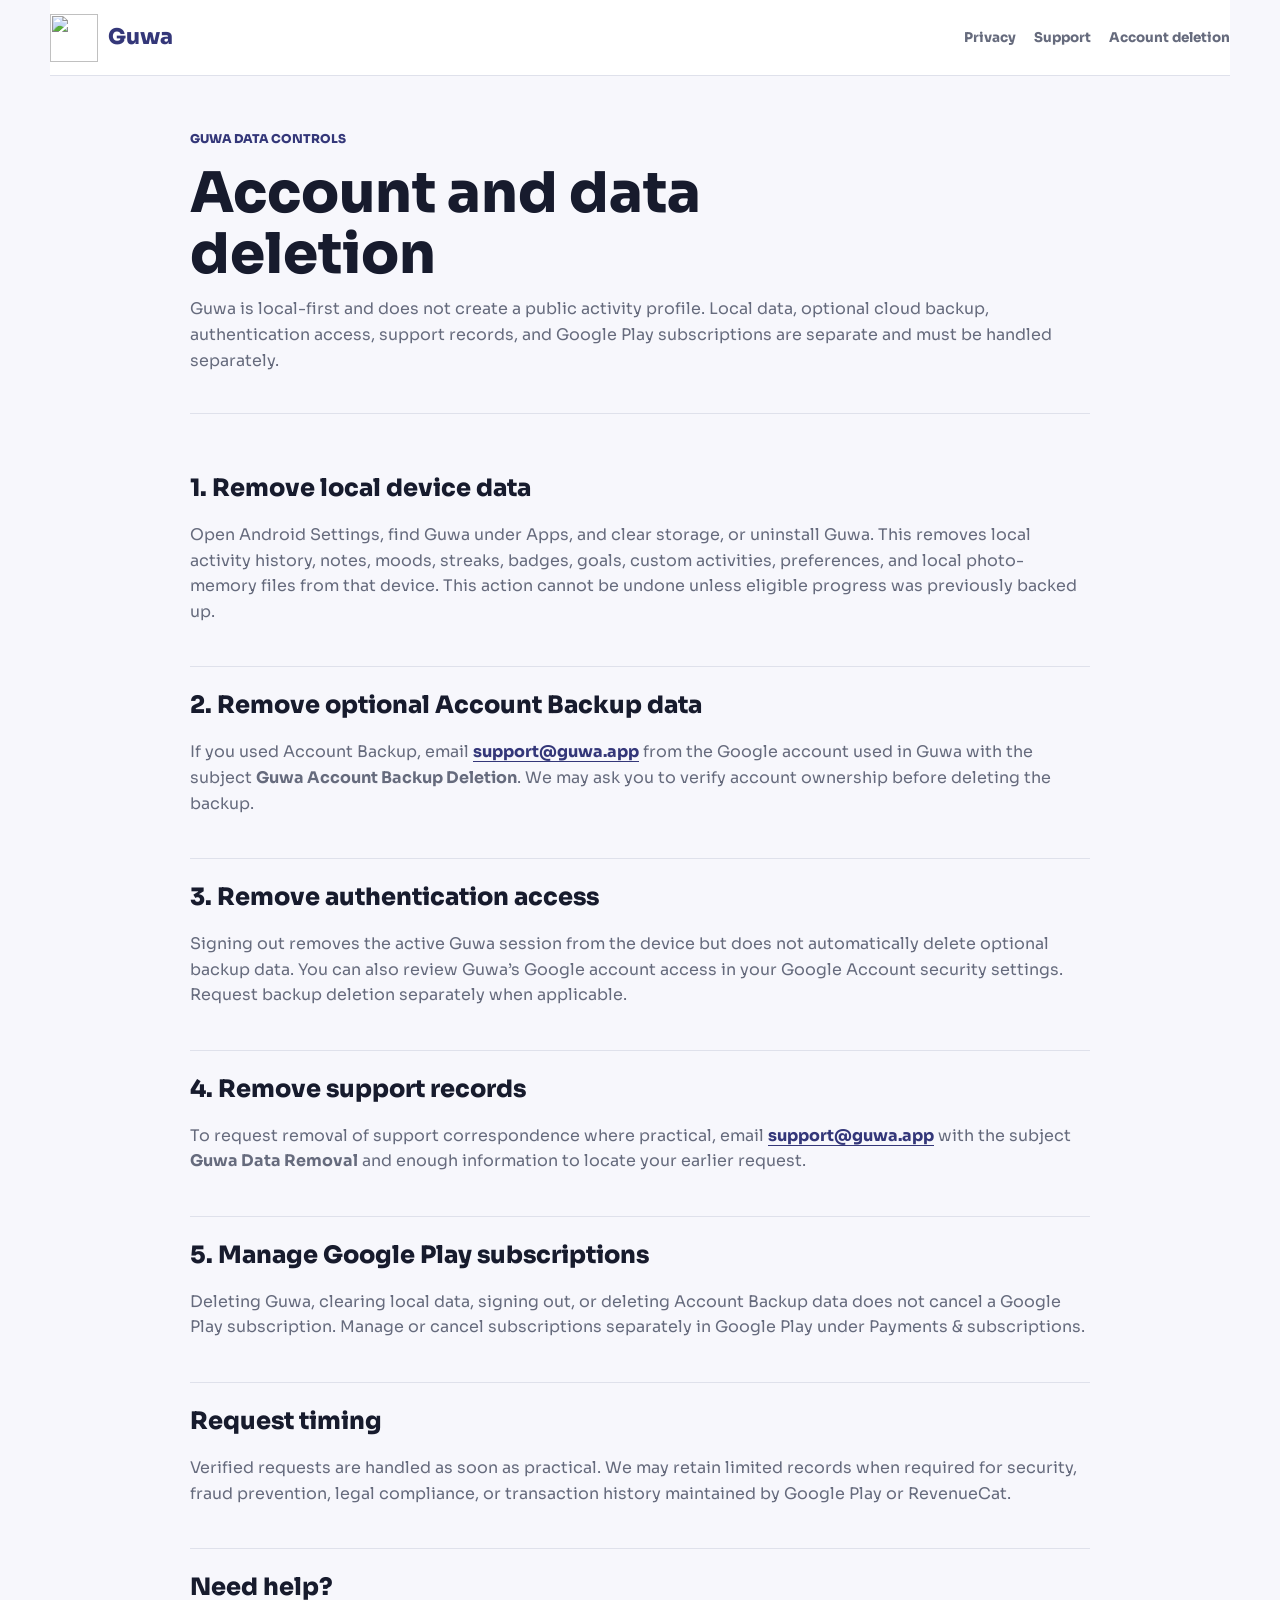
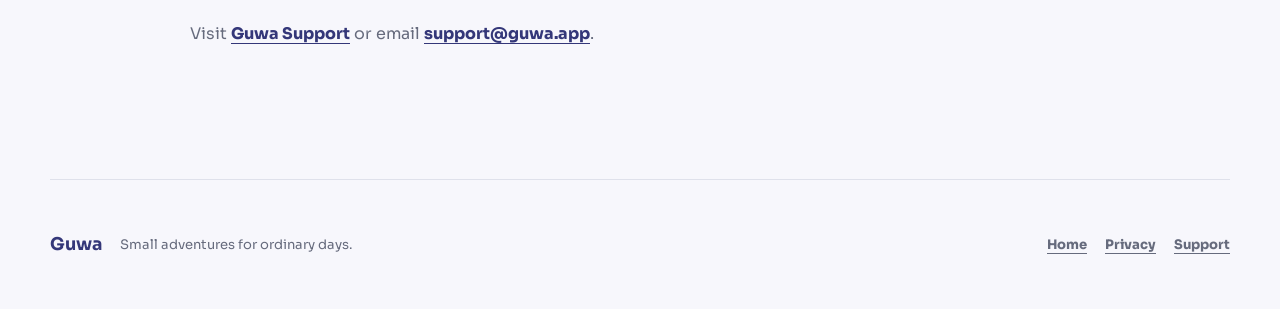
==== commit f8973b91: "feat: update Guwa privacy support and deletion pages" ====
--- a/account-deletion/index.html
+++ b/account-deletion/index.html
@@ -5,14 +5,18 @@
   <meta name="viewport" content="width=device-width, initial-scale=1">
   <title>Account and Data Deletion - Guwa</title>
   <meta name="description" content="Instructions for removing Guwa local data, optional Account Backup data, authentication access, support records, and managing Google Play subscriptions.">
-  <meta property="og:title" content="Account and Data Deletion - Guwa"><meta property="og:description" content="How to remove local Guwa data and request deletion of optional backup information."><meta property="og:type" content="website"><meta property="og:url" content="https://guwa.app/account-deletion/"><meta property="og:image" content="https://guwa.app/assets/brand/guwa-feature-graphic.png">
+  <meta name="theme-color" content="#343779">
+  <meta property="og:title" content="Account and Data Deletion - Guwa"><meta property="og:description" content="How to remove local Guwa data and request deletion of optional backup information."><meta property="og:type" content="website"><meta property="og:url" content="https://guwa.app/account-deletion/"><meta property="og:image" content="https://guwa.app/assets/brand/guwa-open-graph-1200x630.png">
   <meta name="twitter:card" content="summary_large_image">
+  <meta name="twitter:title" content="Account and Data Deletion - Guwa">
+  <meta name="twitter:description" content="How to remove local Guwa data and request deletion of optional backup information.">
+  <meta name="twitter:image" content="https://guwa.app/assets/brand/guwa-open-graph-1200x630.png">
   <link rel="canonical" href="https://guwa.app/account-deletion/">
   <link rel="icon" href="/assets/brand/guwa-favicon.png" type="image/png"><link rel="apple-touch-icon" href="/apple-touch-icon.png"><link rel="stylesheet" href="/assets/css/guwa.css">
 </head>
 <body class="simple-page">
   <a class="skip-link" href="#main">Skip to content</a>
-  <header class="site-header"><a class="brand" href="/" aria-label="Guwa home"><img src="/assets/brand/guwa-mark.png" width="48" height="48" alt="" aria-hidden="true"><span>Guwa</span></a><nav class="nav-links" aria-label="Deletion navigation"><a href="/privacy/">Privacy</a><a href="/support/">Support</a><a href="/account-deletion/" aria-current="page">Account deletion</a></nav></header>
+  <header class="site-header"><a class="brand" href="/" aria-label="Guwa home"><img src="/assets/brand/guwa-mark-96.png" width="48" height="48" alt="" aria-hidden="true"><span>Guwa</span></a><nav class="nav-links" aria-label="Deletion navigation"><a href="/privacy/">Privacy</a><a href="/support/">Support</a><a href="/account-deletion/" aria-current="page">Account deletion</a></nav></header>
   <main id="main" class="simple-main">
     <header class="simple-header"><p class="eyebrow">Guwa data controls</p><h1>Account and data deletion</h1><p>Guwa is local-first and does not create a public activity profile. Local data, optional cloud backup, authentication access, support records, and Google Play subscriptions are separate and must be handled separately.</p></header>
     <section class="content-section"><h2>1. Remove local device data</h2><p>Open Android Settings, find Guwa under Apps, and clear storage, or uninstall Guwa. This removes local activity history, notes, moods, streaks, badges, goals, custom activities, preferences, and local photo-memory files from that device. This action cannot be undone unless eligible progress was previously backed up.</p></section>
--- a/assets/css/guwa.css
+++ b/assets/css/guwa.css
@@ -18,7 +18,7 @@
   --coral: #f48b74;
   --gold: #d9a64e;
   --page: min(1180px, calc(100% - 40px));
-  --shadow: 0 20px 55px rgba(23, 27, 45, 0.12);
+  --shadow: 0 20px 55px rgba(23, 27, 45, 0.14);
 }
 
 * {
@@ -27,11 +27,13 @@
 
 html {
   scroll-behavior: smooth;
+  scroll-padding-top: 92px;
 }
 
 body {
   margin: 0;
   min-width: 280px;
+  overflow-x: hidden;
   background: var(--white);
   color: var(--ink);
   font-family: "Sora", system-ui, sans-serif;
@@ -84,7 +86,7 @@
 }
 
 h1 {
-  max-width: 760px;
+  max-width: 700px;
   margin-bottom: 24px;
   font-size: 4.75rem;
 }
@@ -96,7 +98,7 @@
 
 h3 {
   margin-bottom: 8px;
-  font-size: 1.35rem;
+  font-size: 1.3rem;
 }
 
 p,
@@ -122,6 +124,7 @@
 
 .site-header,
 .section,
+.trust-section,
 .footer,
 .final-cta {
   width: var(--page);
@@ -137,7 +140,7 @@
   align-items: center;
   justify-content: space-between;
   gap: 24px;
-  background: rgba(255, 255, 255, 0.96);
+  background: rgba(255, 255, 255, 0.97);
   border-bottom: 1px solid var(--line);
 }
 
@@ -157,6 +160,25 @@
   object-fit: contain;
 }
 
+.menu-toggle {
+  width: 46px;
+  height: 46px;
+  display: none;
+  padding: 11px;
+  border: 1px solid var(--line);
+  border-radius: 50%;
+  background: var(--white);
+  cursor: pointer;
+}
+
+.menu-toggle span {
+  width: 100%;
+  height: 2px;
+  display: block;
+  margin: 4px 0;
+  background: var(--deep);
+}
+
 .nav-links {
   display: flex;
   align-items: center;
@@ -166,7 +188,7 @@
 
 .nav-links a {
   color: var(--muted);
-  font-size: 0.88rem;
+  font-size: 0.84rem;
   text-decoration: none;
   white-space: nowrap;
 }
@@ -182,27 +204,48 @@
 }
 
 .hero {
-  min-height: min(760px, calc(100svh - 76px));
-  display: grid;
-  align-items: center;
-  background-color: var(--white);
-  background-image: url("/assets/illustrations/guwa-home-greeting.png");
-  background-repeat: no-repeat;
-  background-position: center;
-  background-size: cover;
-  border-bottom: 1px solid var(--line);
-}
-
-.hero-inner {
-  width: var(--page);
-  margin-inline: auto;
-}
-
-.hero-copy {
+  position: relative;
+  min-height: max(620px, calc(100svh - 112px));
+  padding: 54px max(20px, calc((100% - 1180px) / 2));
+  display: grid;
+  grid-template-columns: minmax(0, 1.06fr) minmax(430px, 0.94fr);
+  gap: 54px;
+  align-items: center;
+  overflow: hidden;
+  background: var(--deep);
+}
+
+.hero::after {
+  content: "";
+  position: absolute;
+  right: 0;
+  bottom: 0;
+  width: 38%;
+  height: 10px;
+  background: var(--coral);
+}
+
+.hero-copy-block {
+  position: relative;
+  z-index: 2;
+}
+
+.hero-wordmark {
+  width: 260px;
+  height: auto;
+  margin-bottom: 20px;
+}
+
+.hero h1,
+.hero p {
+  color: var(--white);
+}
+
+.hero-copy-block > p:last-of-type {
   max-width: 650px;
   margin-bottom: 0;
-  color: var(--muted);
-  font-size: 1.18rem;
+  color: var(--lavender);
+  font-size: 1.14rem;
 }
 
 .eyebrow {
@@ -212,6 +255,10 @@
   font-weight: 850;
   letter-spacing: 0;
   text-transform: uppercase;
+}
+
+.eyebrow-light {
+  color: var(--gold) !important;
 }
 
 .hero-actions {
@@ -248,126 +295,211 @@
   color: var(--white);
 }
 
+.button-light {
+  background: var(--white);
+  border-color: var(--white);
+  color: var(--deep);
+}
+
+.button-light:hover {
+  background: var(--lavender);
+  border-color: var(--lavender);
+  color: var(--deep);
+}
+
 .text-link {
   font-size: 0.94rem;
 }
 
-.signal-band {
-  min-height: 92px;
-  display: grid;
-  grid-template-columns: repeat(4, minmax(0, 1fr));
-  align-items: center;
-  background: var(--deep);
-}
-
-.signal-band p {
+.text-link-light {
+  color: var(--white);
+}
+
+.text-link-light:hover {
+  color: var(--gold);
+}
+
+.hero-visual {
+  position: relative;
+  min-height: 570px;
+}
+
+.hero-illustration {
+  position: absolute;
+  top: 10px;
+  right: -90px;
+  width: 430px;
+  height: 430px;
+  display: block;
+}
+
+.hero-illustration img {
+  width: 100%;
+  height: 100%;
+  object-fit: contain;
+}
+
+.device-frame {
   margin: 0;
-  padding: 12px 22px;
-  color: var(--white);
-  text-align: center;
-  font-size: 0.9rem;
-  font-weight: 750;
-  border-right: 1px solid rgba(255, 255, 255, 0.2);
-}
-
-.signal-band p:last-child {
-  border-right: 0;
-}
-
-.section {
-  padding-block: 112px;
-}
-
-.section-heading {
-  max-width: 840px;
-  margin-bottom: 56px;
-}
-
-.step-list {
-  margin: 0;
-  padding: 0;
-  list-style: none;
-  border-top: 1px solid var(--line);
-}
-
-.step-list li {
-  min-height: 150px;
-  display: grid;
-  grid-template-columns: 90px minmax(0, 1fr);
-  gap: 24px;
-  align-items: center;
-  padding: 28px 0;
-  border-bottom: 1px solid var(--line);
-}
-
-.step-list p {
-  max-width: 720px;
-  margin-bottom: 0;
-}
-
-.step-number {
-  color: var(--primary);
-  font-size: 1.8rem;
-  font-weight: 850;
-}
-
-.product-band {
-  padding: 110px max(20px, calc((100% - 1180px) / 2));
-  background: var(--lavender);
-}
-
-.product-copy {
-  max-width: 760px;
-  margin-bottom: 56px;
-}
-
-.screen-row {
-  display: grid;
-  grid-template-columns: repeat(3, minmax(0, 1fr));
-  gap: 28px;
-  align-items: end;
-}
-
-.screen-row figure {
-  margin: 0;
-}
-
-.screen-row img,
-.pro-band > img {
+  overflow: hidden;
+  background: var(--ink);
+  border: 7px solid var(--ink);
+  border-radius: 32px;
+  box-shadow: var(--shadow);
+}
+
+.device-frame > img {
   width: 100%;
   aspect-ratio: 9 / 20;
   object-fit: cover;
   object-position: top;
-  border: 8px solid var(--ink);
-  border-radius: 28px;
+}
+
+.device-frame figcaption {
+  padding: 10px 14px;
   background: var(--ink);
-  box-shadow: var(--shadow);
-}
-
-.screen-row figcaption {
-  margin-top: 16px;
+  color: var(--white);
+  font-size: 0.78rem;
+  font-weight: 750;
+  text-align: center;
+}
+
+.hero-device {
+  position: absolute;
+  bottom: -120px;
+  left: 25px;
+  width: 300px;
+  transform: rotate(-3deg);
+}
+
+.signal-band {
+  min-height: 92px;
+  display: grid;
+  grid-template-columns: repeat(4, minmax(0, 1fr));
+  align-items: center;
+  background: var(--lavender);
+  border-bottom: 1px solid var(--line);
+}
+
+.signal-band p {
+  margin: 0;
+  padding: 12px 22px;
   color: var(--deep);
-  font-size: 0.88rem;
-  font-weight: 800;
   text-align: center;
-}
-
-.memory-section {
-  display: grid;
-  grid-template-columns: minmax(340px, 0.8fr) minmax(0, 1.2fr);
-  gap: 70px;
-  align-items: center;
-}
-
-.memory-art img {
+  font-size: 0.9rem;
+  font-weight: 750;
+  border-right: 1px solid rgba(52, 55, 121, 0.18);
+}
+
+.signal-band p:last-child {
+  border-right: 0;
+}
+
+.section {
+  padding-block: 112px;
+}
+
+.section-heading {
+  max-width: 850px;
+  margin-bottom: 56px;
+}
+
+.section-heading > p:last-child {
+  max-width: 720px;
+}
+
+.illustrated-steps {
+  margin: 0;
+  padding: 0;
+  display: grid;
+  grid-template-columns: repeat(3, minmax(0, 1fr));
+  gap: 34px;
+  list-style: none;
+}
+
+.illustrated-steps li {
+  min-width: 0;
+}
+
+.illustrated-steps picture {
   width: 100%;
-}
-
-.memory-copy p {
-  max-width: 690px;
-}
-
-.plain-list {
+  aspect-ratio: 1;
+  display: block;
+  margin-bottom: 24px;
+  overflow: hidden;
+  background: var(--lavender);
+  border-radius: 8px;
+}
+
+.illustrated-steps picture img {
+  width: 100%;
+  height: 100%;
+  object-fit: contain;
+}
+
+.illustrated-steps span {
+  display: block;
+  margin-bottom: 10px;
+  color: var(--primary);
+  font-size: 0.82rem;
+  font-weight: 850;
+}
+
+.illustrated-steps p {
+  margin-bottom: 0;
+}
+
+.feature-band {
+  padding: 110px max(20px, calc((100% - 1180px) / 2));
+  background: var(--lavender);
+}
+
+.feature-inner {
+  max-width: 1180px;
+  margin-inline: auto;
+}
+
+.screen-stage {
+  min-height: 680px;
+  display: grid;
+  grid-template-columns: 0.82fr 1fr 0.82fr;
+  gap: 28px;
+  align-items: end;
+}
+
+.device-primary {
+  align-self: start;
+}
+
+.device-secondary {
+  margin-bottom: 10px;
+}
+
+.split-section {
+  display: grid;
+  grid-template-columns: minmax(280px, 0.75fr) minmax(0, 1.05fr) minmax(240px, 0.55fr);
+  gap: 50px;
+  align-items: center;
+}
+
+.split-art {
+  min-width: 0;
+  background: var(--lavender);
+  border-radius: 8px;
+}
+
+.split-art picture,
+.split-art img {
+  width: 100%;
+  display: block;
+}
+
+.split-copy p {
+  max-width: 650px;
+}
+
+.plain-list,
+.feature-list {
   margin: 30px 0 0;
   padding: 0;
   list-style: none;
@@ -381,42 +513,89 @@
   border-bottom: 1px solid var(--line);
 }
 
-.pro-band {
-  min-height: 670px;
-  padding: 90px max(20px, calc((100% - 1180px) / 2));
-  display: grid;
-  grid-template-columns: minmax(0, 1fr) minmax(300px, 420px);
-  gap: 80px;
-  align-items: center;
+.memory-device {
+  width: 100%;
+}
+
+.progress-band {
+  padding: 100px max(20px, calc((100% - 1180px) / 2));
   background: var(--deep);
-  overflow: hidden;
-}
-
-.pro-band h2,
-.pro-band p {
+}
+
+.progress-inner {
+  max-width: 1180px;
+  min-height: 590px;
+  margin-inline: auto;
+  display: grid;
+  grid-template-columns: minmax(0, 1fr) minmax(280px, 0.8fr) minmax(220px, 0.52fr);
+  gap: 48px;
+  align-items: center;
+}
+
+.progress-copy h2,
+.progress-copy p {
   color: var(--white);
 }
 
-.pro-band p {
-  max-width: 650px;
-}
-
-.eyebrow-light {
-  color: var(--gold) !important;
-}
-
-.pro-band > img {
-  max-height: 720px;
+.progress-copy p:last-child {
+  color: var(--lavender);
+}
+
+.progress-art {
+  display: block;
+}
+
+.progress-art img {
+  width: 100%;
+}
+
+.progress-device {
+  width: 100%;
+}
+
+.pro-section {
+  display: grid;
+  grid-template-columns: minmax(0, 1fr) minmax(280px, 380px);
+  gap: 82px;
+  align-items: center;
+}
+
+.pro-copy > p {
+  max-width: 700px;
+}
+
+.feature-list li {
+  padding: 16px 0;
+  display: grid;
+  grid-template-columns: minmax(170px, 0.45fr) minmax(0, 1fr);
+  gap: 18px;
+  border-bottom: 1px solid var(--line);
+}
+
+.feature-list strong {
+  color: var(--ink);
+}
+
+.feature-list span {
+  color: var(--muted);
 }
 
 .founder-section {
-  padding: 112px max(20px, calc((100% - 1180px) / 2));
-  display: grid;
-  grid-template-columns: minmax(0, 1.15fr) minmax(320px, 0.85fr);
-  gap: 70px;
+  padding: 100px max(20px, calc((100% - 1180px) / 2));
+  display: grid;
+  grid-template-columns: minmax(280px, 0.7fr) minmax(0, 1fr) minmax(300px, 0.75fr);
+  gap: 58px;
   align-items: center;
   background: #fff7f4;
-  border-bottom: 1px solid #f4c4b8;
+  border-block: 1px solid #f4c4b8;
+}
+
+.founder-art {
+  display: block;
+}
+
+.founder-art img {
+  width: 100%;
 }
 
 .founder-copy p {
@@ -428,6 +607,7 @@
 }
 
 .code-panel {
+  min-width: 0;
   padding: 30px;
   border: 1px solid #f0b9ad;
   border-radius: 8px;
@@ -449,9 +629,10 @@
   margin: 10px 0 24px;
   color: var(--deep);
   font-family: "Sora", system-ui, sans-serif;
-  font-size: 1.45rem;
+  font-size: 1rem;
   font-weight: 850;
   overflow-wrap: anywhere;
+  white-space: nowrap;
 }
 
 .copy-status {
@@ -459,6 +640,39 @@
   font-size: 0.82rem;
 }
 
+.trust-section {
+  padding-block: 100px;
+  display: grid;
+  grid-template-columns: minmax(0, 0.8fr) minmax(0, 1.2fr);
+  gap: 70px;
+  align-items: start;
+}
+
+.trust-points {
+  border-top: 1px solid var(--line);
+}
+
+.trust-points p {
+  margin: 0;
+  padding: 18px 0;
+  display: grid;
+  grid-template-columns: 160px minmax(0, 1fr);
+  gap: 20px;
+  border-bottom: 1px solid var(--line);
+}
+
+.trust-points strong {
+  color: var(--ink);
+}
+
+.trust-points span {
+  color: var(--muted);
+}
+
+.trust-section > .text-link {
+  grid-column: 2;
+}
+
 .final-cta {
   min-height: 470px;
   padding-block: 80px;
@@ -466,6 +680,7 @@
   grid-template-columns: minmax(0, 1fr) 300px;
   gap: 60px;
   align-items: center;
+  border-top: 1px solid var(--line);
 }
 
 .final-cta img {
@@ -562,87 +777,288 @@
   font-weight: 800;
 }
 
-@media (max-width: 1024px) {
+@media (max-width: 1100px) {
   h1 { font-size: 4rem; }
   h2 { font-size: 2.65rem; }
 
+  .nav-links { gap: 12px; }
+  .nav-links a { font-size: 0.78rem; }
+
+  .hero {
+    grid-template-columns: minmax(0, 1fr) minmax(360px, 0.82fr);
+  }
+
+  .hero-illustration {
+    right: -120px;
+    width: 390px;
+    height: 390px;
+  }
+
+  .hero-device { width: 260px; }
+
+  .split-section,
+  .progress-inner {
+    gap: 34px;
+  }
+
+  .founder-section {
+    grid-template-columns: minmax(250px, 0.65fr) minmax(0, 1.15fr);
+  }
+
+  .founder-section .code-panel {
+    grid-column: 2;
+  }
+}
+
+@media (max-width: 900px) {
   .site-header {
-    position: static;
-    padding-block: 14px;
+    min-height: 70px;
+    flex-wrap: wrap;
+  }
+
+  .menu-toggle {
+    display: block;
+  }
+
+  .site-header:has(.menu-toggle) .nav-links {
+    width: 100%;
+    max-height: 0;
+    display: grid;
+    grid-template-columns: repeat(2, minmax(0, 1fr));
+    gap: 0;
+    overflow: hidden;
+    visibility: hidden;
+    transition: max-height 180ms ease;
+  }
+
+  .site-header:has(.menu-toggle) .nav-links.is-open {
+    max-height: 420px;
+    padding-bottom: 18px;
+    visibility: visible;
+  }
+
+  .site-header:has(.menu-toggle) .nav-links a {
+    min-height: 48px;
+    display: flex;
+    align-items: center;
+    border-bottom: 1px solid var(--line);
+    font-size: 0.86rem;
+  }
+
+  .site-header:has(.menu-toggle) .nav-links .nav-cta {
+    min-height: 48px;
+    margin-top: 8px;
+    justify-content: center;
+    grid-column: 1 / -1;
+  }
+
+  .site-header:not(:has(.menu-toggle)) {
+    padding-block: 12px;
+    flex-wrap: wrap;
+  }
+
+  .site-header:not(:has(.menu-toggle)) .nav-links {
+    width: 100%;
+    padding-bottom: 10px;
+    justify-content: flex-start;
+    flex-wrap: wrap;
+  }
+
+  .hero {
+    min-height: calc(100svh - 150px);
+    height: calc(100svh - 150px);
+    padding-top: 40px;
+    padding-bottom: 0;
+    display: block;
+  }
+
+  .hero-copy-block {
+    max-width: 760px;
+    padding-right: 14px;
+  }
+
+  .hero-visual {
+    position: absolute;
+    right: 0;
+    bottom: 0;
+    width: 100%;
+    min-height: 245px;
+  }
+
+  .hero-illustration {
+    top: auto;
+    right: -20px;
+    bottom: -2px;
+    width: 245px;
+    height: 245px;
+  }
+
+  .hero-device {
+    bottom: -104px;
+    left: 9%;
+    width: 185px;
+  }
+
+  .illustrated-steps {
+    gap: 20px;
+  }
+
+  .split-section {
+    grid-template-columns: minmax(260px, 0.8fr) minmax(0, 1.2fr);
+  }
+
+  .memory-device {
+    width: min(330px, 100%);
+    grid-column: 1 / -1;
+    justify-self: center;
+  }
+
+  .progress-inner {
+    grid-template-columns: minmax(0, 1fr) minmax(260px, 0.8fr);
+  }
+
+  .progress-device {
+    width: min(330px, 100%);
+    grid-column: 1 / -1;
+    justify-self: center;
+  }
+
+  .pro-section {
+    grid-template-columns: minmax(0, 1fr) minmax(250px, 330px);
+    gap: 44px;
+  }
+}
+
+@media (max-width: 760px) {
+  :root { --page: min(100% - 28px, 1180px); }
+
+  html { scroll-padding-top: 76px; }
+  h1 { font-size: 3rem; }
+  h2 { font-size: 2.15rem; }
+
+  .hero {
+    padding-inline: 20px;
+  }
+
+  .hero-wordmark {
+    width: 170px;
+    margin-bottom: 12px;
+  }
+
+  .hero h1 {
+    max-width: 600px;
+    margin-bottom: 16px;
+    font-size: 2.6rem;
+  }
+
+  .hero-copy-block > p:last-of-type {
+    max-width: 540px;
+    font-size: 0.96rem;
+  }
+
+  .hero-actions {
+    margin-top: 20px;
     align-items: flex-start;
-    flex-direction: column;
-  }
-
-  .nav-links {
-    width: 100%;
-    padding-bottom: 8px;
-    justify-content: flex-start;
-    overflow-x: auto;
-  }
-
-  .memory-section,
-  .pro-band,
-  .founder-section {
+    flex-direction: row;
+  }
+
+  .hero-actions .button { width: 100%; }
+
+  .hero-visual {
+    min-height: 220px;
+  }
+
+  .hero-illustration {
+    top: auto;
+    right: -28px;
+    bottom: -8px;
+    width: 220px;
+    height: 220px;
+  }
+
+  .hero-device {
+    bottom: -95px;
+    left: 4%;
+    width: 165px;
+  }
+
+  .signal-band {
+    grid-template-columns: repeat(2, minmax(0, 1fr));
+  }
+
+  .signal-band p:nth-child(2) { border-right: 0; }
+  .signal-band p:nth-child(-n + 2) { border-bottom: 1px solid rgba(52, 55, 121, 0.18); }
+
+  .section,
+  .feature-band,
+  .progress-band,
+  .founder-section,
+  .trust-section {
+    padding-block: 76px;
+  }
+
+  .illustrated-steps {
     grid-template-columns: 1fr;
-  }
-
-  .memory-art {
+    gap: 52px;
+  }
+
+  .illustrated-steps li {
+    max-width: 520px;
+    margin-inline: auto;
+  }
+
+  .screen-stage {
+    min-height: auto;
+    grid-template-columns: 1fr;
+    gap: 44px;
+  }
+
+  .screen-stage .device-frame {
+    width: min(330px, 100%);
+    margin-inline: auto;
+  }
+
+  .device-primary { order: -1; }
+
+  .split-section,
+  .progress-inner,
+  .pro-section,
+  .founder-section,
+  .trust-section {
+    grid-template-columns: 1fr;
+  }
+
+  .split-art,
+  .progress-art,
+  .founder-art {
     width: min(520px, 100%);
     margin-inline: auto;
   }
 
-  .pro-band > img {
-    width: min(420px, 100%);
+  .memory-device,
+  .progress-device,
+  .pro-device {
+    width: min(330px, 100%);
     justify-self: center;
   }
-}
-
-@media (max-width: 760px) {
-  :root { --page: min(100% - 28px, 1180px); }
-
-  h1 { font-size: 3rem; }
-  h2 { font-size: 2.15rem; }
-
-  .hero {
-    min-height: 760px;
-    align-items: start;
-    padding-top: 72px;
-    padding-bottom: 300px;
-    background-size: auto 330px;
-    background-position: 72% bottom;
-  }
-
-  .hero-copy { font-size: 1.05rem; }
-  .hero-actions { align-items: stretch; flex-direction: column; }
-  .hero-actions .button { width: 100%; }
-
-  .signal-band {
-    grid-template-columns: repeat(2, minmax(0, 1fr));
-  }
-
-  .signal-band p:nth-child(2) { border-right: 0; }
-  .signal-band p:nth-child(-n + 2) { border-bottom: 1px solid rgba(255, 255, 255, 0.2); }
-
-  .section,
-  .product-band,
-  .pro-band,
-  .founder-section {
-    padding-block: 76px;
-  }
-
-  .step-list li {
-    grid-template-columns: 56px minmax(0, 1fr);
-    gap: 12px;
-  }
-
-  .screen-row {
+
+  .progress-copy { order: -2; }
+  .progress-art { order: -1; }
+
+  .feature-list li,
+  .trust-points p {
     grid-template-columns: 1fr;
-    gap: 46px;
-  }
-
-  .screen-row figure {
-    width: min(330px, 100%);
-    margin-inline: auto;
+    gap: 4px;
+  }
+
+  .founder-section .code-panel {
+    width: min(520px, 100%);
+    grid-column: auto;
+    justify-self: center;
+  }
+
+  .trust-section > .text-link {
+    grid-column: auto;
   }
 
   .final-cta {
@@ -670,12 +1086,60 @@
   .simple-header h1 { font-size: 2.7rem; }
 }
 
-@media (max-width: 360px) {
-  h1 { font-size: 2.55rem; }
+@media (max-width: 400px) {
+  h1 { font-size: 2.5rem; }
   h2 { font-size: 1.9rem; }
   .brand img { width: 42px; height: 42px; }
+  .site-header:has(.menu-toggle) .nav-links { grid-template-columns: 1fr; }
+  .site-header:has(.menu-toggle) .nav-links .nav-cta { grid-column: auto; }
+  .hero-visual { min-height: 440px; }
+  .hero-device { width: 150px; }
+  .hero-illustration { width: 190px; height: 190px; }
   .code-panel { padding: 22px; }
-  .code-panel code { font-size: 1.2rem; }
+  .code-panel code { font-size: 0.88rem; }
+}
+
+@media (max-width: 400px) and (max-height: 650px) {
+  .hero {
+    min-height: 440px;
+    height: calc(100svh - 96px);
+    padding-top: 24px;
+  }
+
+  .hero-wordmark,
+  .hero-actions .text-link,
+  .hero-device {
+    display: none;
+  }
+
+  .hero h1 {
+    max-width: 290px;
+    margin-bottom: 12px;
+    font-size: 2rem;
+  }
+
+  .hero-copy-block > p:last-of-type {
+    max-width: 300px;
+    font-size: 0.82rem;
+    line-height: 1.45;
+  }
+
+  .hero-actions {
+    margin-top: 14px;
+  }
+
+  .hero-actions .button {
+    width: min(270px, 100%);
+    min-height: 46px;
+    font-size: 0.78rem;
+  }
+
+  .hero-illustration {
+    right: -28px;
+    bottom: -36px;
+    width: 150px;
+    height: 150px;
+  }
 }
 
 @media (prefers-reduced-motion: reduce) {
